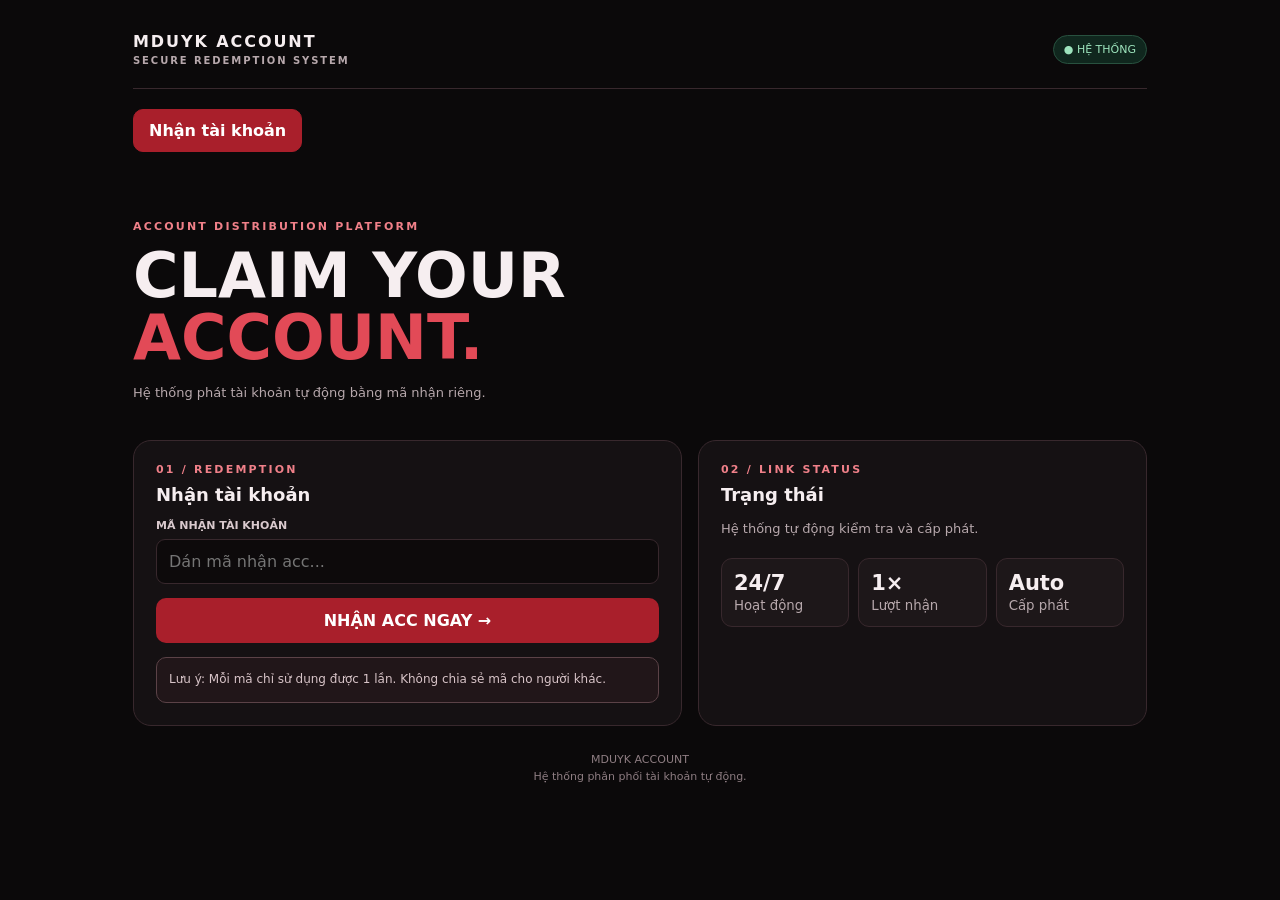
==== index.html @ de4f3d33 "Update index.html" ====
<!doctype html>
<html lang="vi">
<head>
<meta charset="utf-8">
<meta name="viewport" content="width=device-width,initial-scale=1">
<title>MDUYK ACCOUNT</title>
<style>
:root{--bg:#0b090a;--panel:#151113;--panel2:#1d1719;--red:#a91f2b;--line:#38282d;--text:#f6eef0;--muted:#b7a8ac;--green:#61c995}
*{box-sizing:border-box}body{margin:0;background:var(--bg);color:var(--text);font-family:Inter,system-ui,Arial,sans-serif}
.wrap{max-width:1050px;margin:auto;padding:24px 18px 50px}
header{display:flex;justify-content:space-between;align-items:center;border-bottom:1px solid var(--line);padding:8px 0 22px;gap:12px}
.brand{font-weight:900;letter-spacing:.12em}.brand small{display:block;color:var(--muted);font-size:10px;margin-top:4px}
.badge{font-size:11px;color:#9de4bd;border:1px solid #28513f;background:#10271e;padding:7px 10px;border-radius:30px}
.hero{padding:48px 0 24px}.eyebrow{font-size:11px;color:#f08089;letter-spacing:.2em;font-weight:900}
h1{font-size:clamp(38px,7vw,62px);line-height:1;margin:12px 0}h1 span{color:#e24a57}
.muted{color:var(--muted);font-size:13px;line-height:1.65}
.tabs{display:flex;gap:8px;margin:20px 0}.tab,button{font:inherit;cursor:pointer}
.tab,.secondary{border:1px solid var(--line);background:var(--panel2);color:var(--text);border-radius:10px;padding:11px 15px;font-weight:800}
.tab.active,.primary{background:var(--red);border-color:var(--red);color:white}
.grid{display:grid;grid-template-columns:1.1fr .9fr;gap:16px}
.panel{background:var(--panel);border:1px solid var(--line);border-radius:18px;padding:22px}
h2{font-size:18px;margin:8px 0}.field{display:grid;gap:7px;margin:14px 0}
label{font-size:11px;font-weight:800;color:#d9c9cd}
input,textarea{width:100%;padding:12px;background:#0d0a0b;border:1px solid var(--line);border-radius:9px;color:white;font:inherit}
textarea{min-height:120px;resize:vertical}
button:disabled{opacity:.5;cursor:not-allowed}.primary{padding:13px 16px;border:0;border-radius:10px;font-weight:900;width:100%}
.stats{display:grid;grid-template-columns:repeat(3,1fr);gap:9px;margin-top:18px}
.stat{background:var(--panel2);border:1px solid var(--line);border-radius:11px;padding:12px}.stat b{display:block;font-size:21px}.stat small{color:var(--muted)}
.notice{background:#211619;border:1px solid #5b4247;border-radius:10px;padding:12px;margin-top:14px;color:#d8c4c8;font-size:12px;line-height:1.6}
.token{font:12px monospace;padding:12px;border:1px dashed #69434a;border-radius:9px;word-break:break-all;color:#f2b5bb;cursor:pointer}
.result{display:none;margin-top:14px;padding:14px;border:1px solid #28513f;background:#10251c;border-radius:10px}.result.show{display:block}
.credential{font:13px monospace;white-space:pre-wrap;word-break:break-all;background:#0a1510;padding:12px;border-radius:8px;margin-top:9px}
.hidden{display:none!important}.adminnav{display:flex;gap:7px;flex-wrap:wrap;margin-bottom:14px}
.tablewrap{overflow:auto;border:1px solid var(--line);border-radius:10px;margin-top:14px}
table{width:100%;border-collapse:collapse;min-width:420px;font-size:12px}td,th{text-align:left;padding:12px;border-bottom:1px solid var(--line)}th{color:var(--muted);font-size:10px}
.status{color:#8de0b5;font-weight:800}.used{color:#f08a92}.footer{text-align:center;color:#8e7d82;font-size:11px;margin-top:25px;line-height:1.6}
@media(max-width:700px){.grid{grid-template-columns:1fr}.panel{padding:17px}.wrap{padding:17px 13px 35px}}
</style>
</head>
<body>
<div class="wrap">
<header><div class="brand">MDUYK ACCOUNT<small>SECURE REDEMPTION SYSTEM</small></div><div class="badge" id="topBadge">● HỆ THỐNG</div></header>

<!-- TAB CHUYỂN ĐỔI (Tab Admin mặc định ẩn) -->
<nav class="tabs" id="navTabs">
    <button class="tab active" data-view="client">Nhận tài khoản</button>
    <button class="tab hidden" id="adminTab" data-view="admin">Admin quản lý</button>
</nav>

<!-- TRANG CHỦ (Dành cho khách nhập mã trực tiếp) -->
<section id="client" class="view">
    <section class="hero"><div class="eyebrow">ACCOUNT DISTRIBUTION PLATFORM</div><h1>CLAIM YOUR<br><span>ACCOUNT.</span></h1><p class="muted">Hệ thống phát tài khoản tự động bằng mã nhận riêng.</p></section>
    <div class="grid">
        <div class="panel">
            <div class="eyebrow">01 / REDEMPTION</div>
            <h2>Nhận tài khoản</h2>
            <div class="field"><label>MÃ NHẬN TÀI KHOẢN</label><input id="claimToken" placeholder="Dán mã nhận acc..."></div>
            <button class="primary" id="claimBtn">NHẬN ACC NGAY →</button>
            <div class="result" id="claimResult"><b>✓ Nhận tài khoản thành công</b><div class="credential" id="credential"></div></div>
            <div class="notice">Lưu ý: Mỗi mã chỉ sử dụng được 1 lần. Không chia sẻ mã cho người khác.</div>
        </div>
        <div class="panel">
            <div class="eyebrow">02 / LINK STATUS</div>
            <h2>Trạng thái</h2>
            <p class="muted">Hệ thống tự động kiểm tra và cấp phát.</p>
            <div class="stats">
                <div class="stat"><b>24/7</b><small>Hoạt động</small></div>
                <div class="stat"><b>1×</b><small>Lượt nhận</small></div>
                <div class="stat"><b>Auto</b><small>Cấp phát</small></div>
            </div>
        </div>
    </div>
</section>

<!-- TRANG TRUNG GIAN (Dành cho khách vào bằng link /ma-random) -->
<section id="landingView" class="view hidden">
    <div class="panel" style="max-width:600px; margin: 40px auto; text-align:center;">
        <div class="eyebrow" style="color:#61c995;">LINK REDEMPTION</div>
        <h2>CHÚC MỪNG BẠN!</h2>
        <p class="muted">Bạn đã truy cập đúng link nhận quà. Hãy bấm nút bên dưới để lấy tài khoản.</p>
        
        <div class="notice" style="text-align:left;">
            <b>Phần thưởng của bạn:</b> Tài khoản VIP<br>
            <b>Trạng thái:</b> Sẵn sàng
        </div>

        <button class="primary" id="getGiftBtn" style="margin-top:20px;">LẤY MÃ NGAY →</button>
        
        <div class="result" id="giftResult">
            <b>✓ Mã của bạn đây:</b>
            <div class="credential" id="giftCredential"></div>
            <p class="muted" style="margin-top:10px; font-size:12px;">Hãy copy mã này. Hệ thống sẽ tự chuyển hướng sau 3 giây...</p>
        </div>
    </div>
</section>

<!-- KHU VỰC ADMIN -->
<section id="admin" class="view hidden">
    <div id="lockScreen" class="panel" style="text-align:center; padding: 40px 20px;">
        <div class="eyebrow">SECURITY CHECK</div>
        <h2>KHU VỰC QUẢN TRỊ</h2>
        <p class="muted">Vui lòng nhập mã PIN để truy cập</p>
        <input type="password" id="pinInput" placeholder="••••••" style="width:200px; text-align:center; font-size:20px; letter-spacing:5px; margin: 15px auto;">
        <button class="primary" id="unlockBtn" style="width:200px; margin:auto;">MỞ KHÓA</button>
    </div>

    <div id="adminPanel" class="panel hidden">
        <div class="eyebrow">ADMIN CONTROL</div>
        <h2>Trung tâm quản trị</h2>
        <div class="stats">
            <div class="stat"><b id="stockCount">0</b><small>Acc trong kho</small></div>
            <div class="stat"><b id="issuedCount">0</b><small>Đã phát</small></div>
            <div class="stat"><b id="activeCount">0</b><small>Link hiệu lực</small></div>
        </div>
        <div class="adminnav">
            <button class="secondary" data-admin="inventory">Kho tài khoản</button>
            <button class="secondary" data-admin="links">Liên kết nhận</button>
        </div>
        
        <div id="inventory" class="adminpage">
            <div class="field"><label>THÊM ACC (mỗi dòng: username | password)</label><textarea id="newAccounts" placeholder="user1 | pass1&#10;user2 | pass2"></textarea></div>
            <button class="primary" id="addAccounts">THÊM VÀO KHO</button>
            <div class="tablewrap"><table><thead><tr><th>Tài khoản</th><th>Trạng thái</th></tr></thead><tbody id="inventoryRows"><tr><td colspan="2">Đang tải...</td></tr></tbody></table></div>
        </div>
        
        <div id="links" class="adminpage hidden">
            <div class="field"><label>LINK CHUYỂN HƯỚNG 1 (WEB UP ĐẦU TIÊN)</label><input id="redirectUrl1" placeholder="https://..."></div>
            <div class="field"><label>LINK CHUYỂN HƯỚNG 2 (WEB HIỆN MÃ)</label><input id="redirectUrl2" placeholder="https://..."></div>
            <button class="primary" id="newLink">+ Tạo link mã random</button>
            <div class="tablewrap"><table><thead><tr><th>Mã link</th><th>Trạng thái</th><th>Link 1 / Link 2</th></tr></thead><tbody id="linkRows"><tr><td colspan="3">Đang tải...</td></tr></tbody></table></div>
        </div>
    </div>
</section>

<div class="footer">MDUYK ACCOUNT<br>Hệ thống phân phối tài khoản tự động.</div>
</div>

<script>
const FIREBASE_URL = "https://shopmduy-default-rtdb.asia-southeast1.firebasedatabase.app/";
const ADMIN_PIN = "123456"; 
const $ = id => document.getElementById(id);
const esc = s => String(s).replace(/[&<>"']/g, c => ({'&':'&amp;','<':'&lt;','>':'&gt;','"':'&quot;',"'":'&#39;'}[c]));

// ==========================================
// 1. BẢO MẬT: CHẠM 4 NGÓN 6 LẦN ĐỂ HIỆN ADMIN
// ==========================================
let touchCount = 0;
let touchTimer = null;

document.body.addEventListener('touchstart', function(e) {
    // Kiểm tra xem có đúng 4 ngón tay chạm vào không
    if (e.touches.length === 4) {
        touchCount++;
        
        // Reset bộ đếm nếu quá 2 giây không chạm tiếp
        clearTimeout(touchTimer);
        touchTimer = setTimeout(() => { touchCount = 0; }, 2000);

        // Nếu đủ 6 lần thì hiện tab Admin
        if (touchCount >= 6) {
            $('adminTab').classList.remove('hidden');
            touchCount = 0; 
            alert("Đã mở khóa Tab Admin!");
        }
    }
});

// ==========================================
// 2. XỬ LÝ ĐƯỜNG DẪN (ROUTING)
// ==========================================
function handleRouting() {
    const hash = window.location.hash; // Lấy phần #/ma-random trên URL
    
    if (hash && hash.startsWith('#/MDUYK-')) {
        // Nếu có mã trên URL -> Hiện trang trung gian (Landing Page)
        $('client').classList.add('hidden');
        $('landingView').classList.remove('hidden');
        $('admin').classList.add('hidden');
        
        // Lưu mã hiện tại vào biến toàn cục
        window.currentToken = hash.replace('#/', '');
    } else {
        // Nếu không có mã -> Hiện trang chủ
        $('client').classList.remove('hidden');
        $('landingView').classList.add('hidden');
    }
}
window.addEventListener('hashchange', handleRouting);
window.addEventListener('load', handleRouting);

// Chuyển tab thủ công
document.querySelectorAll('[data-view]').forEach(b => b.onclick = () => {
    document.querySelectorAll('[data-view]').forEach(x => x.classList.toggle('active', x === b));
    document.querySelectorAll('.view').forEach(x => x.classList.add('hidden')); // Ẩn hết
    $(b.dataset.view).classList.remove('hidden'); // Hiện tab được chọn
});

// Chuyển tab con trong Admin
document.querySelectorAll('[data-admin]').forEach(b => b.onclick = () => {
    document.querySelectorAll('.adminpage').forEach(x => x.classList.add('hidden'));
    $(b.dataset.admin).classList.remove('hidden');
    if(b.dataset.admin === 'links') loadLinksData();
    if(b.dataset.admin === 'inventory') loadInventoryData();
});

// ==========================================
// 3. TRANG TRUNG GIAN: LẤY MÃ & CHUYỂN HƯỚNG
// ==========================================
$('getGiftBtn').onclick = async () => {
    const token = window.currentToken;
    if (!token) return alert("Lỗi mã!");

    $('getGiftBtn').disabled = true;
    $('getGiftBtn').textContent = 'ĐANG LẤY MÃ...';

    try {
        const linkRes = await fetch(`${FIREBASE_URL}links/${token}.json`);
        const linkData = await linkRes.json();
        
        if (!linkData || linkData.used) throw new Error("Mã đã được sử dụng hoặc không tồn tại.");

        // Lấy acc
        const invRes = await fetch(`${FIREBASE_URL}inventory.json`);
        const invData = await invRes.json();
        let accKey = null, accData = null;
        for (const key in invData) {
            if (!invData[key].used) { accKey = key; accData = invData[key]; break; }
        }
        if (!accData) throw new Error("Kho đã hết acc!");

        // Đánh dấu đã dùng
        await fetch(`${FIREBASE_URL}inventory/${accKey}/used.json`, { method: 'PUT', body: 'true' });
        await fetch(`${FIREBASE_URL}links/${token}/used.json`, { method: 'PUT', body: 'true' });

        // Hiển thị acc
        $('giftCredential').textContent = accData.user + ' | ' + accData.pass;
        $('giftResult').classList.add('show');
        $('getGiftBtn').textContent = 'ĐÃ LẤY MÃ';
        
        // Biến đổi URL và chuyển hướng tới Link 2 (sau 3 giây)
        setTimeout(() => {
            if(linkData.redirectUrl2) {
                // Biến đổi URL thành mduy.com/ma-random (nếu muốn)
                window.location.href = linkData.redirectUrl2 + "?code=" + token; 
            } else {
                alert("Vui lòng copy mã trên màn hình!");
            }
        }, 3000);

    } catch (e) {
        alert(e.message);
        $('getGiftBtn').disabled = false;
        $('getGiftBtn').textContent = 'LẤY MÃ NGAY →';
    }
};

// ==========================================
// 4. CHỨC NĂNG ADMIN
// ==========================================
$('unlockBtn').onclick = () => {
    if ($('pinInput').value === ADMIN_PIN) {
        $('lockScreen').classList.add('hidden');
        $('adminPanel').classList.remove('hidden');
        loadInventoryData(); loadLinksData();
    } else { alert("Sai mã PIN!"); }
};

async function loadInventoryData() {
    const res = await fetch(`${FIREBASE_URL}inventory.json`);
    const data = await res.json();
    let html = '', stock = 0, issued = 0;
    if (data) {
        for (const key in data) {
            const item = data[key];
            if(item.used) issued++; else stock++;
            html += `<tr><td>${esc(item.user)} | ${esc(item.pass)}</td><td class="status ${item.used ? 'used' : ''}">${item.used ? 'ĐÃ PHÁT' : 'CÒN TRONG KHO'}</td></tr>`;
        }
    }
    $('inventoryRows').innerHTML = html || '<tr><td colspan="2">Kho trống</td></tr>';
    $('stockCount').textContent = stock; $('issuedCount').textContent = issued;
}

async function loadLinksData() {
    const res = await fetch(`${FIREBASE_URL}links.json`);
    const data = await res.json();
    let html = '', active = 0;
    if (data) {
        for (const token in data) {
            const item = data[token];
            if(!item.used) active++;
            html += `<tr>
                <td>${esc(token)}</td>
                <td class="status ${item.used ? 'used' : ''}">${item.used ? 'ĐÃ DÙNG' : 'HIỆU LỰC'}</td>
                <td>1: ${item.redirectUrl1 ? 'Có' : 'Không'}<br>2: ${item.redirectUrl2 ? 'Có' : 'Không'}</td>
            </tr>`;
        }
    }
    $('linkRows').innerHTML = html || '<tr><td colspan="3">Chưa có</td></tr>';
    $('activeCount').textContent = active;
}

$('addAccounts').onclick = async () => {
    const lines = $('newAccounts').value.split('\n').map(x => x.trim()).filter(Boolean);
    if (!lines.length) return alert('Nhập acc!');
    let count = 0;
    for (const line of lines) {
        const [user, pass] = line.split('|').map(x => x.trim());
        if (user && pass) {
            await fetch(`${FIREBASE_URL}inventory.json`, { method: 'POST', body: JSON.stringify({ user, pass, used: false }) });
            count++;
        }
    }
    $('newAccounts').value = '';
    alert(`Đã thêm ${count} acc!`);
    loadInventoryData();
};

$('newLink').onclick = async () => {
    const url1 = $('redirectUrl1').value.trim();
    const url2 = $('redirectUrl2').value.trim();
    
    // Tạo mã ngẫu nhiên dạng MDUYK-XXXX
    const token = 'MDUYK-' + Math.random().toString(36).substring(2, 8).toUpperCase();
    
    await fetch(`${FIREBASE_URL}links/${token}.json`, {
        method: 'PUT',
        body: JSON.stringify({ used: false, redirectUrl1: url1, redirectUrl2: url2 })
    });
    
    // Hiển thị link dạng mduy.com/#/MDUYK-XXXX cho Admin copy
    const fullLink = window.location.origin + window.location.pathname + "#/" + token;
    alert(`Đã tạo mã!\n\nLink gửi khách:\n${fullLink}`);
    
    $('redirectUrl1').value = ''; $('redirectUrl2').value = '';
    loadLinksData();
};
</script>
</body>
</html>
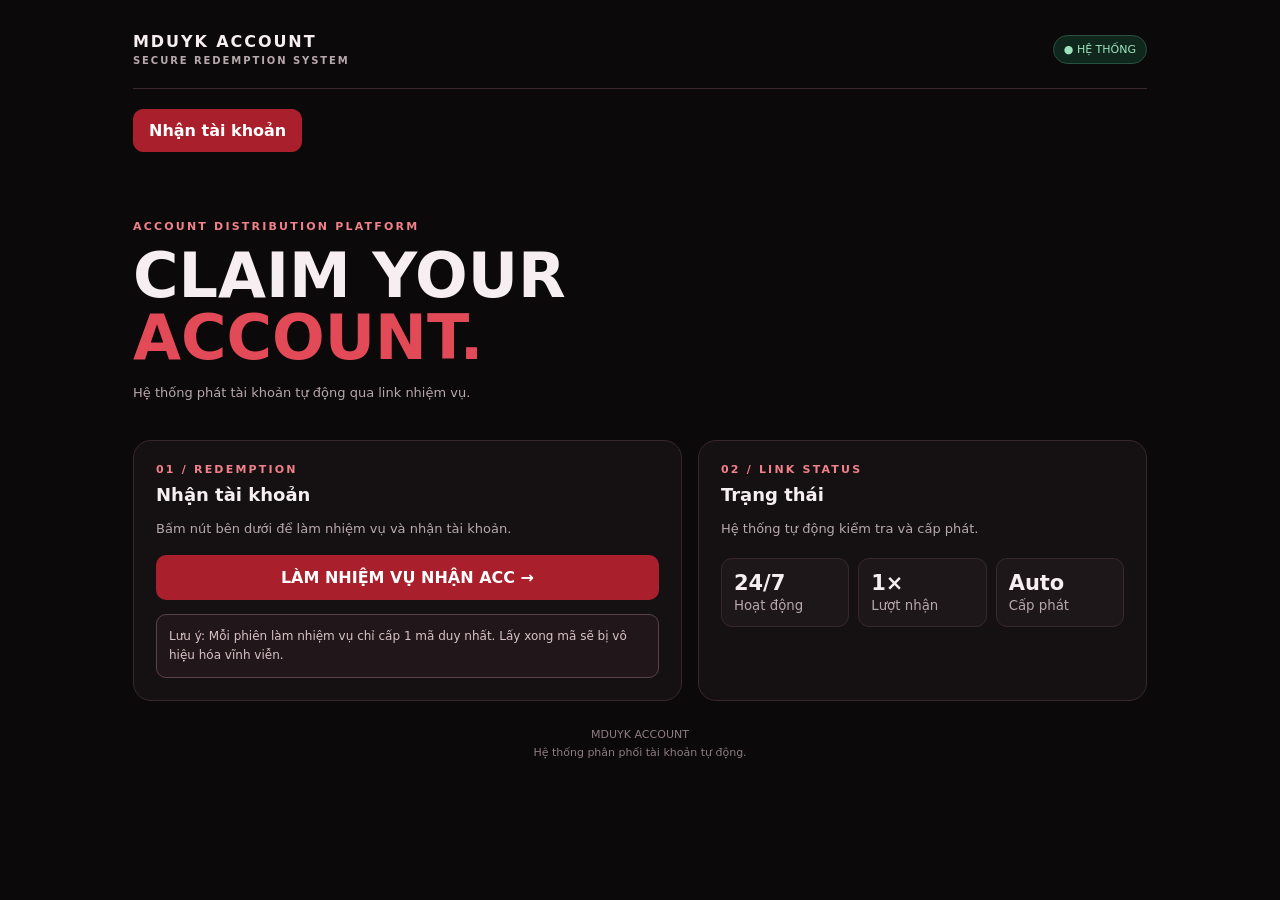
==== commit bfbb8c3b: "Update index.html" ====
--- a/index.html
+++ b/index.html
@@ -27,7 +27,6 @@
 .stats{display:grid;grid-template-columns:repeat(3,1fr);gap:9px;margin-top:18px}
 .stat{background:var(--panel2);border:1px solid var(--line);border-radius:11px;padding:12px}.stat b{display:block;font-size:21px}.stat small{color:var(--muted)}
 .notice{background:#211619;border:1px solid #5b4247;border-radius:10px;padding:12px;margin-top:14px;color:#d8c4c8;font-size:12px;line-height:1.6}
-.token{font:12px monospace;padding:12px;border:1px dashed #69434a;border-radius:9px;word-break:break-all;color:#f2b5bb;cursor:pointer}
 .result{display:none;margin-top:14px;padding:14px;border:1px solid #28513f;background:#10251c;border-radius:10px}.result.show{display:block}
 .credential{font:13px monospace;white-space:pre-wrap;word-break:break-all;background:#0a1510;padding:12px;border-radius:8px;margin-top:9px}
 .hidden{display:none!important}.adminnav{display:flex;gap:7px;flex-wrap:wrap;margin-bottom:14px}
@@ -41,23 +40,21 @@
 <div class="wrap">
 <header><div class="brand">MDUYK ACCOUNT<small>SECURE REDEMPTION SYSTEM</small></div><div class="badge" id="topBadge">● HỆ THỐNG</div></header>
 
-<!-- TAB CHUYỂN ĐỔI (Tab Admin mặc định ẩn) -->
 <nav class="tabs" id="navTabs">
     <button class="tab active" data-view="client">Nhận tài khoản</button>
     <button class="tab hidden" id="adminTab" data-view="admin">Admin quản lý</button>
 </nav>
 
-<!-- TRANG CHỦ (Dành cho khách nhập mã trực tiếp) -->
+<!-- TRANG CHỦ -->
 <section id="client" class="view">
-    <section class="hero"><div class="eyebrow">ACCOUNT DISTRIBUTION PLATFORM</div><h1>CLAIM YOUR<br><span>ACCOUNT.</span></h1><p class="muted">Hệ thống phát tài khoản tự động bằng mã nhận riêng.</p></section>
+    <section class="hero"><div class="eyebrow">ACCOUNT DISTRIBUTION PLATFORM</div><h1>CLAIM YOUR<br><span>ACCOUNT.</span></h1><p class="muted">Hệ thống phát tài khoản tự động qua link nhiệm vụ.</p></section>
     <div class="grid">
         <div class="panel">
             <div class="eyebrow">01 / REDEMPTION</div>
             <h2>Nhận tài khoản</h2>
-            <div class="field"><label>MÃ NHẬN TÀI KHOẢN</label><input id="claimToken" placeholder="Dán mã nhận acc..."></div>
-            <button class="primary" id="claimBtn">NHẬN ACC NGAY →</button>
-            <div class="result" id="claimResult"><b>✓ Nhận tài khoản thành công</b><div class="credential" id="credential"></div></div>
-            <div class="notice">Lưu ý: Mỗi mã chỉ sử dụng được 1 lần. Không chia sẻ mã cho người khác.</div>
+            <p class="muted" style="margin-bottom: 15px;">Bấm nút bên dưới để làm nhiệm vụ và nhận tài khoản.</p>
+            <button class="primary" id="startTaskBtn">LÀM NHIỆM VỤ NHẬN ACC →</button>
+            <div class="notice">Lưu ý: Mỗi phiên làm nhiệm vụ chỉ cấp 1 mã duy nhất. Lấy xong mã sẽ bị vô hiệu hóa vĩnh viễn.</div>
         </div>
         <div class="panel">
             <div class="eyebrow">02 / LINK STATUS</div>
@@ -72,24 +69,19 @@
     </div>
 </section>
 
-<!-- TRANG TRUNG GIAN (Dành cho khách vào bằng link /ma-random) -->
+<!-- TRANG NHẬN ACC SAU KHI VƯỢT LINK -->
 <section id="landingView" class="view hidden">
     <div class="panel" style="max-width:600px; margin: 40px auto; text-align:center;">
         <div class="eyebrow" style="color:#61c995;">LINK REDEMPTION</div>
         <h2>CHÚC MỪNG BẠN!</h2>
-        <p class="muted">Bạn đã truy cập đúng link nhận quà. Hãy bấm nút bên dưới để lấy tài khoản.</p>
-        
-        <div class="notice" style="text-align:left;">
-            <b>Phần thưởng của bạn:</b> Tài khoản VIP<br>
-            <b>Trạng thái:</b> Sẵn sàng
-        </div>
-
-        <button class="primary" id="getGiftBtn" style="margin-top:20px;">LẤY MÃ NGAY →</button>
+        <p class="muted">Bạn đã hoàn thành nhiệm vụ. Hãy bấm nút bên dưới để nhận tài khoản.</p>
+        
+        <button class="primary" id="getGiftBtn" style="margin-top:20px;">LẤY ACC NGAY →</button>
         
         <div class="result" id="giftResult">
-            <b>✓ Mã của bạn đây:</b>
+            <b>✓ Tài khoản của bạn đây:</b>
             <div class="credential" id="giftCredential"></div>
-            <p class="muted" style="margin-top:10px; font-size:12px;">Hãy copy mã này. Hệ thống sẽ tự chuyển hướng sau 3 giây...</p>
+            <p class="muted" style="margin-top:10px; font-size:12px;">Hãy copy tài khoản này. Hệ thống sẽ tự chuyển hướng sau 3 giây...</p>
         </div>
     </div>
 </section>
@@ -114,7 +106,7 @@
         </div>
         <div class="adminnav">
             <button class="secondary" data-admin="inventory">Kho tài khoản</button>
-            <button class="secondary" data-admin="links">Liên kết nhận</button>
+            <button class="secondary" data-admin="links">Cấu hình Nhiệm Vụ</button>
         </div>
         
         <div id="inventory" class="adminpage">
@@ -124,10 +116,9 @@
         </div>
         
         <div id="links" class="adminpage hidden">
-            <div class="field"><label>LINK CHUYỂN HƯỚNG 1 (WEB UP ĐẦU TIÊN)</label><input id="redirectUrl1" placeholder="https://..."></div>
-            <div class="field"><label>LINK CHUYỂN HƯỚNG 2 (WEB HIỆN MÃ)</label><input id="redirectUrl2" placeholder="https://..."></div>
-            <button class="primary" id="newLink">+ Tạo link mã random</button>
-            <div class="tablewrap"><table><thead><tr><th>Mã link</th><th>Trạng thái</th><th>Link 1 / Link 2</th></tr></thead><tbody id="linkRows"><tr><td colspan="3">Đang tải...</td></tr></tbody></table></div>
+            <div class="field"><label>LINK VƯỢT (NHIỆM VỤ - VD: mduy.com/ma.html)</label><input id="bypassUrl" placeholder="https://mduy.com/ma.html"></div>
+            <div class="field"><label>LINK VỀ (SAU KHI LẤY ACC)</label><input id="redirectUrl2" placeholder="https://zalo.me/g/..."></div>
+            <button class="primary" id="saveConfig">LƯU CẤU HÌNH</button>
         </div>
     </div>
 </section>
@@ -141,22 +132,12 @@
 const $ = id => document.getElementById(id);
 const esc = s => String(s).replace(/[&<>"']/g, c => ({'&':'&amp;','<':'&lt;','>':'&gt;','"':'&quot;',"'":'&#39;'}[c]));
 
-// ==========================================
-// 1. BẢO MẬT: CHẠM 4 NGÓN 6 LẦN ĐỂ HIỆN ADMIN
-// ==========================================
-let touchCount = 0;
-let touchTimer = null;
-
+let touchCount = 0, touchTimer = null;
 document.body.addEventListener('touchstart', function(e) {
-    // Kiểm tra xem có đúng 4 ngón tay chạm vào không
     if (e.touches.length === 4) {
         touchCount++;
-        
-        // Reset bộ đếm nếu quá 2 giây không chạm tiếp
         clearTimeout(touchTimer);
         touchTimer = setTimeout(() => { touchCount = 0; }, 2000);
-
-        // Nếu đủ 6 lần thì hiện tab Admin
         if (touchCount >= 6) {
             $('adminTab').classList.remove('hidden');
             touchCount = 0; 
@@ -165,22 +146,14 @@
     }
 });
 
-// ==========================================
-// 2. XỬ LÝ ĐƯỜNG DẪN (ROUTING)
-// ==========================================
 function handleRouting() {
-    const hash = window.location.hash; // Lấy phần #/ma-random trên URL
-    
+    const hash = window.location.hash;
     if (hash && hash.startsWith('#/MDUYK-')) {
-        // Nếu có mã trên URL -> Hiện trang trung gian (Landing Page)
         $('client').classList.add('hidden');
         $('landingView').classList.remove('hidden');
         $('admin').classList.add('hidden');
-        
-        // Lưu mã hiện tại vào biến toàn cục
         window.currentToken = hash.replace('#/', '');
     } else {
-        // Nếu không có mã -> Hiện trang chủ
         $('client').classList.remove('hidden');
         $('landingView').classList.add('hidden');
     }
@@ -188,38 +161,63 @@
 window.addEventListener('hashchange', handleRouting);
 window.addEventListener('load', handleRouting);
 
-// Chuyển tab thủ công
 document.querySelectorAll('[data-view]').forEach(b => b.onclick = () => {
     document.querySelectorAll('[data-view]').forEach(x => x.classList.toggle('active', x === b));
-    document.querySelectorAll('.view').forEach(x => x.classList.add('hidden')); // Ẩn hết
-    $(b.dataset.view).classList.remove('hidden'); // Hiện tab được chọn
+    document.querySelectorAll('.view').forEach(x => x.classList.add('hidden'));
+    $(b.dataset.view).classList.remove('hidden');
 });
 
-// Chuyển tab con trong Admin
 document.querySelectorAll('[data-admin]').forEach(b => b.onclick = () => {
     document.querySelectorAll('.adminpage').forEach(x => x.classList.add('hidden'));
     $(b.dataset.admin).classList.remove('hidden');
-    if(b.dataset.admin === 'links') loadLinksData();
+    if(b.dataset.admin === 'links') loadConfig();
     if(b.dataset.admin === 'inventory') loadInventoryData();
 });
 
-// ==========================================
-// 3. TRANG TRUNG GIAN: LẤY MÃ & CHUYỂN HƯỚNG
-// ==========================================
+$('startTaskBtn').onclick = async () => {
+    $('startTaskBtn').disabled = true;
+    $('startTaskBtn').textContent = 'ĐANG TẠO MÃ...';
+    try {
+        // Tạo mã ngẫu nhiên mới
+        const dynamicToken = 'MDUYK-' + Math.random().toString(36).substring(2, 8).toUpperCase();
+        
+        // Lưu lên firebase
+        await fetch(`${FIREBASE_URL}links/${dynamicToken}.json`, {
+            method: 'PUT',
+            body: JSON.stringify({ used: false, createdAt: Date.now() })
+        });
+
+        const configRes = await fetch(`${FIREBASE_URL}config.json`);
+        const config = await configRes.json();
+
+        if (config && config.bypassUrl) {
+            // Mã hóa cái Token này để gửi sang web nhiệm vụ, khi quay lại nó sẽ tự động điền
+            const finalUrl = config.bypassUrl + "?token=" + dynamicToken;
+            window.location.href = finalUrl;
+        } else {
+            // Nếu chưa cấu hình thì nhảy luôn tới trang nhận
+            window.location.hash = "#/" + dynamicToken;
+        }
+    } catch (e) {
+        alert("Lỗi kết nối!");
+        $('startTaskBtn').disabled = false;
+        $('startTaskBtn').textContent = 'LÀM NHIỆM VỤ NHẬN ACC →';
+    }
+};
+
 $('getGiftBtn').onclick = async () => {
     const token = window.currentToken;
     if (!token) return alert("Lỗi mã!");
 
     $('getGiftBtn').disabled = true;
-    $('getGiftBtn').textContent = 'ĐANG LẤY MÃ...';
+    $('getGiftBtn').textContent = 'ĐANG LẤY ACC...';
 
     try {
         const linkRes = await fetch(`${FIREBASE_URL}links/${token}.json`);
         const linkData = await linkRes.json();
         
-        if (!linkData || linkData.used) throw new Error("Mã đã được sử dụng hoặc không tồn tại.");
-
-        // Lấy acc
+        if (!linkData || linkData.used) throw new Error("Mã này đã bị vô hiệu hóa hoặc không tồn tại.");
+
         const invRes = await fetch(`${FIREBASE_URL}inventory.json`);
         const invData = await invRes.json();
         let accKey = null, accData = null;
@@ -228,40 +226,31 @@
         }
         if (!accData) throw new Error("Kho đã hết acc!");
 
-        // Đánh dấu đã dùng
+        // Gạch mã
+        await fetch(`${FIREBASE_URL}links/${token}/used.json`, { method: 'PUT', body: 'true' });
         await fetch(`${FIREBASE_URL}inventory/${accKey}/used.json`, { method: 'PUT', body: 'true' });
-        await fetch(`${FIREBASE_URL}links/${token}/used.json`, { method: 'PUT', body: 'true' });
-
-        // Hiển thị acc
+
         $('giftCredential').textContent = accData.user + ' | ' + accData.pass;
         $('giftResult').classList.add('show');
-        $('getGiftBtn').textContent = 'ĐÃ LẤY MÃ';
-        
-        // Biến đổi URL và chuyển hướng tới Link 2 (sau 3 giây)
-        setTimeout(() => {
-            if(linkData.redirectUrl2) {
-                // Biến đổi URL thành mduy.com/ma-random (nếu muốn)
-                window.location.href = linkData.redirectUrl2 + "?code=" + token; 
-            } else {
-                alert("Vui lòng copy mã trên màn hình!");
-            }
-        }, 3000);
+        $('getGiftBtn').textContent = 'ĐÃ LẤY ACC';
+        
+        setTimeout(async () => {
+            const configRes = await fetch(`${FIREBASE_URL}config.json`);
+            const config = await configRes.json();
+            if(config && config.redirectUrl2) window.location.href = config.redirectUrl2;
+        }, 4000);
 
     } catch (e) {
         alert(e.message);
-        $('getGiftBtn').disabled = false;
-        $('getGiftBtn').textContent = 'LẤY MÃ NGAY →';
-    }
-};
-
-// ==========================================
-// 4. CHỨC NĂNG ADMIN
-// ==========================================
+        $('getGiftBtn').textContent = 'MÃ ĐÃ BỊ VÔ HIỆU HÓA';
+    }
+};
+
 $('unlockBtn').onclick = () => {
     if ($('pinInput').value === ADMIN_PIN) {
         $('lockScreen').classList.add('hidden');
         $('adminPanel').classList.remove('hidden');
-        loadInventoryData(); loadLinksData();
+        loadInventoryData(); loadConfig();
     } else { alert("Sai mã PIN!"); }
 };
 
@@ -280,23 +269,13 @@
     $('stockCount').textContent = stock; $('issuedCount').textContent = issued;
 }
 
-async function loadLinksData() {
-    const res = await fetch(`${FIREBASE_URL}links.json`);
-    const data = await res.json();
-    let html = '', active = 0;
-    if (data) {
-        for (const token in data) {
-            const item = data[token];
-            if(!item.used) active++;
-            html += `<tr>
-                <td>${esc(token)}</td>
-                <td class="status ${item.used ? 'used' : ''}">${item.used ? 'ĐÃ DÙNG' : 'HIỆU LỰC'}</td>
-                <td>1: ${item.redirectUrl1 ? 'Có' : 'Không'}<br>2: ${item.redirectUrl2 ? 'Có' : 'Không'}</td>
-            </tr>`;
-        }
-    }
-    $('linkRows').innerHTML = html || '<tr><td colspan="3">Chưa có</td></tr>';
-    $('activeCount').textContent = active;
+async function loadConfig() {
+    const res = await fetch(`${FIREBASE_URL}config.json`);
+    const config = await res.json();
+    if (config) {
+        if(config.bypassUrl) $('bypassUrl').value = config.bypassUrl;
+        if(config.redirectUrl2) $('redirectUrl2').value = config.redirectUrl2;
+    }
 }
 
 $('addAccounts').onclick = async () => {
@@ -315,24 +294,11 @@
     loadInventoryData();
 };
 
-$('newLink').onclick = async () => {
-    const url1 = $('redirectUrl1').value.trim();
-    const url2 = $('redirectUrl2').value.trim();
-    
-    // Tạo mã ngẫu nhiên dạng MDUYK-XXXX
-    const token = 'MDUYK-' + Math.random().toString(36).substring(2, 8).toUpperCase();
-    
-    await fetch(`${FIREBASE_URL}links/${token}.json`, {
-        method: 'PUT',
-        body: JSON.stringify({ used: false, redirectUrl1: url1, redirectUrl2: url2 })
-    });
-    
-    // Hiển thị link dạng mduy.com/#/MDUYK-XXXX cho Admin copy
-    const fullLink = window.location.origin + window.location.pathname + "#/" + token;
-    alert(`Đã tạo mã!\n\nLink gửi khách:\n${fullLink}`);
-    
-    $('redirectUrl1').value = ''; $('redirectUrl2').value = '';
-    loadLinksData();
+$('saveConfig').onclick = async () => {
+    const bypassUrl = $('bypassUrl').value.trim();
+    const redirectUrl2 = $('redirectUrl2').value.trim();
+    await fetch(`${FIREBASE_URL}config.json`, { method: 'PUT', body: JSON.stringify({ bypassUrl, redirectUrl2 }) });
+    alert("Đã lưu cấu hình!");
 };
 </script>
 </body>
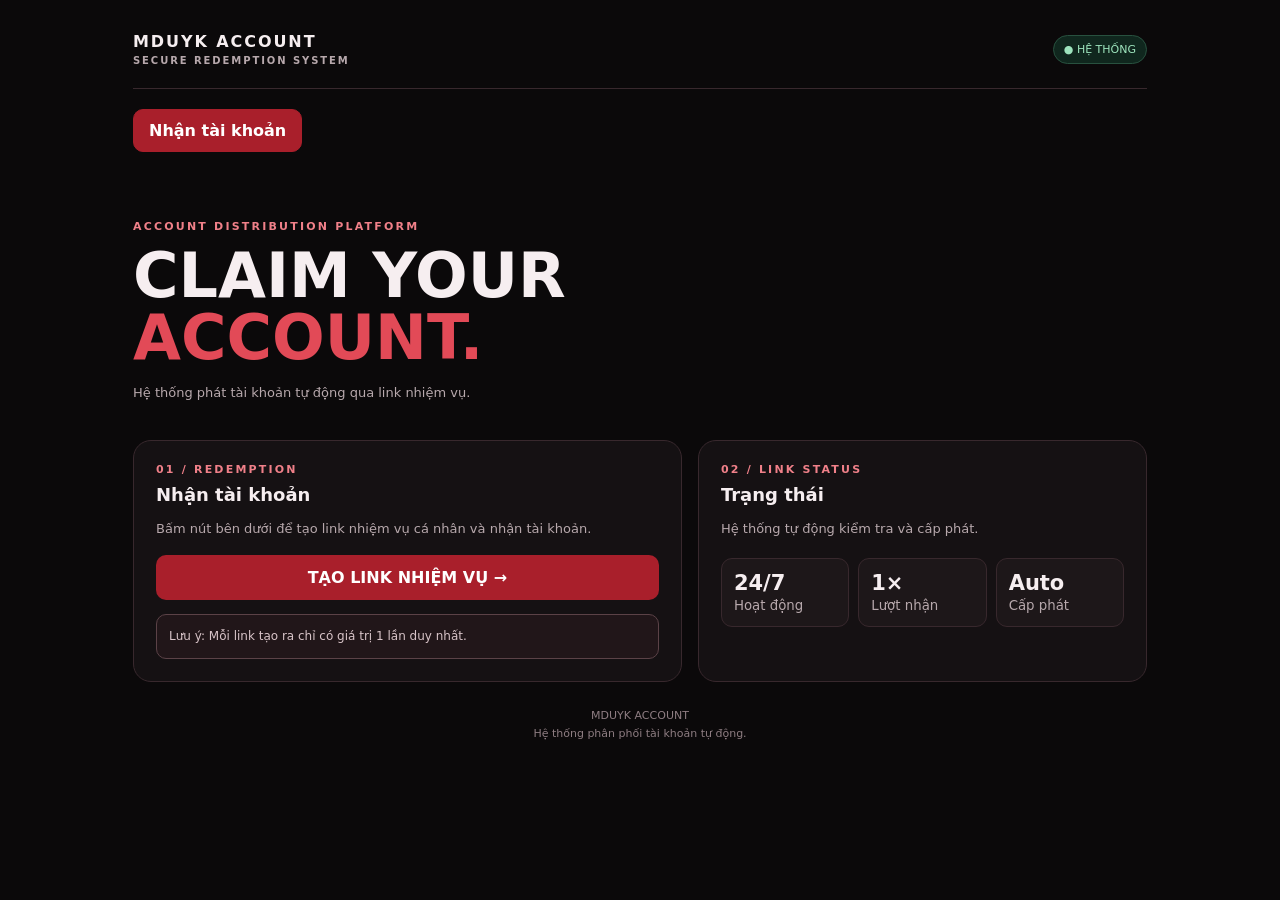
==== commit 5bc4a53a: "Update index.html" ====
--- a/index.html
+++ b/index.html
@@ -4,302 +4,186 @@
 <meta charset="utf-8">
 <meta name="viewport" content="width=device-width,initial-scale=1">
 <title>MDUYK ACCOUNT</title>
-<style>
-:root{--bg:#0b090a;--panel:#151113;--panel2:#1d1719;--red:#a91f2b;--line:#38282d;--text:#f6eef0;--muted:#b7a8ac;--green:#61c995}
-*{box-sizing:border-box}body{margin:0;background:var(--bg);color:var(--text);font-family:Inter,system-ui,Arial,sans-serif}
-.wrap{max-width:1050px;margin:auto;padding:24px 18px 50px}
-header{display:flex;justify-content:space-between;align-items:center;border-bottom:1px solid var(--line);padding:8px 0 22px;gap:12px}
-.brand{font-weight:900;letter-spacing:.12em}.brand small{display:block;color:var(--muted);font-size:10px;margin-top:4px}
-.badge{font-size:11px;color:#9de4bd;border:1px solid #28513f;background:#10271e;padding:7px 10px;border-radius:30px}
-.hero{padding:48px 0 24px}.eyebrow{font-size:11px;color:#f08089;letter-spacing:.2em;font-weight:900}
-h1{font-size:clamp(38px,7vw,62px);line-height:1;margin:12px 0}h1 span{color:#e24a57}
-.muted{color:var(--muted);font-size:13px;line-height:1.65}
-.tabs{display:flex;gap:8px;margin:20px 0}.tab,button{font:inherit;cursor:pointer}
-.tab,.secondary{border:1px solid var(--line);background:var(--panel2);color:var(--text);border-radius:10px;padding:11px 15px;font-weight:800}
-.tab.active,.primary{background:var(--red);border-color:var(--red);color:white}
-.grid{display:grid;grid-template-columns:1.1fr .9fr;gap:16px}
-.panel{background:var(--panel);border:1px solid var(--line);border-radius:18px;padding:22px}
-h2{font-size:18px;margin:8px 0}.field{display:grid;gap:7px;margin:14px 0}
-label{font-size:11px;font-weight:800;color:#d9c9cd}
-input,textarea{width:100%;padding:12px;background:#0d0a0b;border:1px solid var(--line);border-radius:9px;color:white;font:inherit}
-textarea{min-height:120px;resize:vertical}
-button:disabled{opacity:.5;cursor:not-allowed}.primary{padding:13px 16px;border:0;border-radius:10px;font-weight:900;width:100%}
-.stats{display:grid;grid-template-columns:repeat(3,1fr);gap:9px;margin-top:18px}
-.stat{background:var(--panel2);border:1px solid var(--line);border-radius:11px;padding:12px}.stat b{display:block;font-size:21px}.stat small{color:var(--muted)}
-.notice{background:#211619;border:1px solid #5b4247;border-radius:10px;padding:12px;margin-top:14px;color:#d8c4c8;font-size:12px;line-height:1.6}
-.result{display:none;margin-top:14px;padding:14px;border:1px solid #28513f;background:#10251c;border-radius:10px}.result.show{display:block}
-.credential{font:13px monospace;white-space:pre-wrap;word-break:break-all;background:#0a1510;padding:12px;border-radius:8px;margin-top:9px}
-.hidden{display:none!important}.adminnav{display:flex;gap:7px;flex-wrap:wrap;margin-bottom:14px}
-.tablewrap{overflow:auto;border:1px solid var(--line);border-radius:10px;margin-top:14px}
-table{width:100%;border-collapse:collapse;min-width:420px;font-size:12px}td,th{text-align:left;padding:12px;border-bottom:1px solid var(--line)}th{color:var(--muted);font-size:10px}
-.status{color:#8de0b5;font-weight:800}.used{color:#f08a92}.footer{text-align:center;color:#8e7d82;font-size:11px;margin-top:25px;line-height:1.6}
-@media(max-width:700px){.grid{grid-template-columns:1fr}.panel{padding:17px}.wrap{padding:17px 13px 35px}}
-</style>
+<style>:root{--bg:#0b090a;--panel:#151113;--panel2:#1d1719;--red:#a91f2b;--line:#38282d;--text:#f6eef0;--muted:#b7a8ac;--green:#61c995}*{box-sizing:border-box}body{margin:0;background:var(--bg);color:var(--text);font-family:Inter,system-ui,Arial,sans-serif;-webkit-touch-callout:none;-webkit-user-select:none;user-select:none}.wrap{max-width:1050px;margin:auto;padding:24px 18px 50px}header{display:flex;justify-content:space-between;align-items:center;border-bottom:1px solid var(--line);padding:8px 0 22px;gap:12px}.brand{font-weight:900;letter-spacing:.12em}.brand small{display:block;color:var(--muted);font-size:10px;margin-top:4px}.badge{font-size:11px;color:#9de4bd;border:1px solid #28513f;background:#10271e;padding:7px 10px;border-radius:30px}.hero{padding:48px 0 24px}.eyebrow{font-size:11px;color:#f08089;letter-spacing:.2em;font-weight:900}h1{font-size:clamp(38px,7vw,62px);line-height:1;margin:12px 0}h1 span{color:#e24a57}.muted{color:var(--muted);font-size:13px;line-height:1.65}.tabs{display:flex;gap:8px;margin:20px 0}.tab,button{font:inherit;cursor:pointer}.tab,.secondary{border:1px solid var(--line);background:var(--panel2);color:var(--text);border-radius:10px;padding:11px 15px;font-weight:800}.tab.active,.primary{background:var(--red);border-color:var(--red);color:white}.grid{display:grid;grid-template-columns:1.1fr .9fr;gap:16px}.panel{background:var(--panel);border:1px solid var(--line);border-radius:18px;padding:22px}h2{font-size:18px;margin:8px 0}.field{display:grid;gap:7px;margin:14px 0}label{font-size:11px;font-weight:800;color:#d9c9cd}input,textarea{width:100%;padding:12px;background:#0d0a0b;border:1px solid var(--line);border-radius:9px;color:white;font:inherit}textarea{min-height:120px;resize:vertical}button:disabled{opacity:.5;cursor:not-allowed}.primary{padding:13px 16px;border:0;border-radius:10px;font-weight:900;width:100%}.stats{display:grid;grid-template-columns:repeat(3,1fr);gap:9px;margin-top:18px}.stat{background:var(--panel2);border:1px solid var(--line);border-radius:11px;padding:12px}.stat b{display:block;font-size:21px}.stat small{color:var(--muted)}.notice{background:#211619;border:1px solid #5b4247;border-radius:10px;padding:12px;margin-top:14px;color:#d8c4c8;font-size:12px;line-height:1.6}.result{display:none;margin-top:14px;padding:14px;border:1px solid #28513f;background:#10251c;border-radius:10px}.result.show{display:block}.credential{font:13px monospace;white-space:pre-wrap;word-break:break-all;background:#0a1510;padding:12px;border-radius:8px;margin-top:9px}.hidden{display:none!important}.adminnav{display:flex;gap:7px;flex-wrap:wrap;margin-bottom:14px}.tablewrap{overflow:auto;border:1px solid var(--line);border-radius:10px;margin-top:14px}table{width:100%;border-collapse:collapse;min-width:420px;font-size:12px}td,th{text-align:left;padding:12px;border-bottom:1px solid var(--line)}th{color:var(--muted);font-size:10px}.status{color:#8de0b5;font-weight:800}.used{color:#f08a92}.footer{text-align:center;color:#8e7d82;font-size:11px;margin-top:25px;line-height:1.6}@media(max-width:700px){.grid{grid-template-columns:1fr}.panel{padding:17px}.wrap{padding:17px 13px 35px}}</style>
 </head>
 <body>
 <div class="wrap">
 <header><div class="brand">MDUYK ACCOUNT<small>SECURE REDEMPTION SYSTEM</small></div><div class="badge" id="topBadge">● HỆ THỐNG</div></header>
-
-<nav class="tabs" id="navTabs">
-    <button class="tab active" data-view="client">Nhận tài khoản</button>
-    <button class="tab hidden" id="adminTab" data-view="admin">Admin quản lý</button>
-</nav>
-
-<!-- TRANG CHỦ -->
+<nav class="tabs" id="navTabs"><button class="tab active" data-view="client">Nhận tài khoản</button><button class="tab hidden" id="adminTab" data-view="admin">Admin quản lý</button></nav>
 <section id="client" class="view">
-    <section class="hero"><div class="eyebrow">ACCOUNT DISTRIBUTION PLATFORM</div><h1>CLAIM YOUR<br><span>ACCOUNT.</span></h1><p class="muted">Hệ thống phát tài khoản tự động qua link nhiệm vụ.</p></section>
-    <div class="grid">
-        <div class="panel">
-            <div class="eyebrow">01 / REDEMPTION</div>
-            <h2>Nhận tài khoản</h2>
-            <p class="muted" style="margin-bottom: 15px;">Bấm nút bên dưới để làm nhiệm vụ và nhận tài khoản.</p>
-            <button class="primary" id="startTaskBtn">LÀM NHIỆM VỤ NHẬN ACC →</button>
-            <div class="notice">Lưu ý: Mỗi phiên làm nhiệm vụ chỉ cấp 1 mã duy nhất. Lấy xong mã sẽ bị vô hiệu hóa vĩnh viễn.</div>
-        </div>
-        <div class="panel">
-            <div class="eyebrow">02 / LINK STATUS</div>
-            <h2>Trạng thái</h2>
-            <p class="muted">Hệ thống tự động kiểm tra và cấp phát.</p>
-            <div class="stats">
-                <div class="stat"><b>24/7</b><small>Hoạt động</small></div>
-                <div class="stat"><b>1×</b><small>Lượt nhận</small></div>
-                <div class="stat"><b>Auto</b><small>Cấp phát</small></div>
-            </div>
-        </div>
-    </div>
+<section class="hero"><div class="eyebrow">ACCOUNT DISTRIBUTION PLATFORM</div><h1>CLAIM YOUR<br><span>ACCOUNT.</span></h1><p class="muted">Hệ thống phát tài khoản tự động qua link nhiệm vụ.</p></section>
+<div class="grid"><div class="panel"><div class="eyebrow">01 / REDEMPTION</div><h2>Nhận tài khoản</h2><p class="muted" style="margin-bottom:15px;">Bấm nút bên dưới để tạo link nhiệm vụ cá nhân và nhận tài khoản.</p><button class="primary" id="startTaskBtn">TẠO LINK NHIỆM VỤ →</button><div class="notice">Lưu ý: Mỗi link tạo ra chỉ có giá trị 1 lần duy nhất.</div></div><div class="panel"><div class="eyebrow">02 / LINK STATUS</div><h2>Trạng thái</h2><p class="muted">Hệ thống tự động kiểm tra và cấp phát.</p><div class="stats"><div class="stat"><b>24/7</b><small>Hoạt động</small></div><div class="stat"><b>1×</b><small>Lượt nhận</small></div><div class="stat"><b>Auto</b><small>Cấp phát</small></div></div></div></div>
 </section>
-
-<!-- TRANG NHẬN ACC SAU KHI VƯỢT LINK -->
-<section id="landingView" class="view hidden">
-    <div class="panel" style="max-width:600px; margin: 40px auto; text-align:center;">
-        <div class="eyebrow" style="color:#61c995;">LINK REDEMPTION</div>
-        <h2>CHÚC MỪNG BẠN!</h2>
-        <p class="muted">Bạn đã hoàn thành nhiệm vụ. Hãy bấm nút bên dưới để nhận tài khoản.</p>
-        
-        <button class="primary" id="getGiftBtn" style="margin-top:20px;">LẤY ACC NGAY →</button>
-        
-        <div class="result" id="giftResult">
-            <b>✓ Tài khoản của bạn đây:</b>
-            <div class="credential" id="giftCredential"></div>
-            <p class="muted" style="margin-top:10px; font-size:12px;">Hãy copy tài khoản này. Hệ thống sẽ tự chuyển hướng sau 3 giây...</p>
-        </div>
-    </div>
+<section id="landingView" class="view hidden"><div class="panel" style="max-width:600px;margin:40px auto;text-align:center;"><div class="eyebrow" style="color:#61c995;">LINK REDEMPTION</div><h2>CHÚC MỪNG BẠN!</h2><p class="muted">Bạn đã truy cập đúng link nhiệm vụ. Hãy bấm nút bên dưới để lấy tài khoản.</p><button class="primary" id="getGiftBtn" style="margin-top:20px;">LẤY ACC NGAY →</button><div class="result" id="giftResult"><b>✓ Tài khoản của bạn đây:</b><div class="credential" id="giftCredential"></div><p class="muted" style="margin-top:10px;font-size:12px;">Hãy copy tài khoản này. Hệ thống sẽ tự chuyển hướng sau 3 giây...</p></div></div></section>
+<section id="admin" class="view hidden">
+<div id="lockScreen" class="panel" style="text-align:center;padding:40px 20px;"><div class="eyebrow">SECURITY CHECK</div><h2>KHU VỰC QUẢN TRỊ</h2><p class="muted">Vui lòng nhập mã PIN để truy cập</p><input type="password" id="pinInput" placeholder="••••••" style="width:200px;text-align:center;font-size:20px;letter-spacing:5px;margin:15px auto;"><button class="primary" id="unlockBtn" style="width:200px;margin:auto;">MỞ KHÓA</button></div>
+<div id="adminPanel" class="panel hidden"><div class="eyebrow">ADMIN CONTROL</div><h2>Trung tâm quản trị</h2><div class="stats"><div class="stat"><b id="stockCount">0</b><small>Acc trong kho</small></div><div class="stat"><b id="issuedCount">0</b><small>Đã phát</small></div></div><div class="adminnav"><button class="secondary" data-admin="inventory">Kho tài khoản</button><button class="secondary" data-admin="config">Cấu hình</button></div><div id="inventory" class="adminpage"><div class="field"><label>THÊM ACC (mỗi dòng: username | password)</label><textarea id="newAccounts" placeholder="user1 | pass1&#10;user2 | pass2"></textarea></div><button class="primary" id="addAccounts">THÊM VÀO KHO</button><div class="tablewrap"><table><thead><tr><th>Tài khoản</th><th>Trạng thái</th></tr></thead><tbody id="inventoryRows"><tr><td colspan="2">Đang tải...</td></tr></tbody></table></div></div><div id="config" class="adminpage hidden"><div class="field"><label>LINK NHIỆM VỤ (Web vượt)</label><input id="bypassUrl" placeholder="https://zalo.me/g/..."></div><div class="field"><label>LINK VỀ (Sau khi lấy acc)</label><input id="redirectUrl" placeholder="https://zalo.me/g/..."></div><button class="primary" id="saveConfig">LƯU CẤU HÌNH</button></div></div>
 </section>
-
-<!-- KHU VỰC ADMIN -->
-<section id="admin" class="view hidden">
-    <div id="lockScreen" class="panel" style="text-align:center; padding: 40px 20px;">
-        <div class="eyebrow">SECURITY CHECK</div>
-        <h2>KHU VỰC QUẢN TRỊ</h2>
-        <p class="muted">Vui lòng nhập mã PIN để truy cập</p>
-        <input type="password" id="pinInput" placeholder="••••••" style="width:200px; text-align:center; font-size:20px; letter-spacing:5px; margin: 15px auto;">
-        <button class="primary" id="unlockBtn" style="width:200px; margin:auto;">MỞ KHÓA</button>
-    </div>
-
-    <div id="adminPanel" class="panel hidden">
-        <div class="eyebrow">ADMIN CONTROL</div>
-        <h2>Trung tâm quản trị</h2>
-        <div class="stats">
-            <div class="stat"><b id="stockCount">0</b><small>Acc trong kho</small></div>
-            <div class="stat"><b id="issuedCount">0</b><small>Đã phát</small></div>
-            <div class="stat"><b id="activeCount">0</b><small>Link hiệu lực</small></div>
-        </div>
-        <div class="adminnav">
-            <button class="secondary" data-admin="inventory">Kho tài khoản</button>
-            <button class="secondary" data-admin="links">Cấu hình Nhiệm Vụ</button>
-        </div>
-        
-        <div id="inventory" class="adminpage">
-            <div class="field"><label>THÊM ACC (mỗi dòng: username | password)</label><textarea id="newAccounts" placeholder="user1 | pass1&#10;user2 | pass2"></textarea></div>
-            <button class="primary" id="addAccounts">THÊM VÀO KHO</button>
-            <div class="tablewrap"><table><thead><tr><th>Tài khoản</th><th>Trạng thái</th></tr></thead><tbody id="inventoryRows"><tr><td colspan="2">Đang tải...</td></tr></tbody></table></div>
-        </div>
-        
-        <div id="links" class="adminpage hidden">
-            <div class="field"><label>LINK VƯỢT (NHIỆM VỤ - VD: mduy.com/ma.html)</label><input id="bypassUrl" placeholder="https://mduy.com/ma.html"></div>
-            <div class="field"><label>LINK VỀ (SAU KHI LẤY ACC)</label><input id="redirectUrl2" placeholder="https://zalo.me/g/..."></div>
-            <button class="primary" id="saveConfig">LƯU CẤU HÌNH</button>
-        </div>
-    </div>
-</section>
-
 <div class="footer">MDUYK ACCOUNT<br>Hệ thống phân phối tài khoản tự động.</div>
 </div>
+<script>
+(function(){
+var _0x1a=["https://shopmduy-default-rtdb.asia-southeast1.firebasedatabase.app/","123456","#/","MDUYK-","links/","inventory","config","used","user","pass","bypassUrl","redirectUrl","value","trim","replace","#","/","#/","toUpperCase","substring","startsWith","location","hash","href","reload","#landingView","#client","#admin","#adminTab","#pinInput","#unlockBtn","#lockScreen","#adminPanel","#giftCredential","#giftResult","#getGiftBtn","#inventoryRows","#stockCount","#issuedCount","#bypassUrl","#redirectUrl","innerHTML","classList","add","remove","hidden","show","textContent","disabled","length","split","map","filter","Boolean","forEach","join","POST","PUT","JSON","stringify","parse","json","GET","alert","Mã không hợp lệ","Lỗi kết nối","Kho trống"];
+var F=_0x1a[0];
+var P=_0x1a[1];
+var d=document;
+var w=window;
+function _0x2b(_0x3c){return d.querySelector(_0x3c);}
+function _0x4d(_0x5e){return d.querySelectorAll(_0x5e);}
+function _0x6f(_0x7g){return _0x7g[_0x1a[13]]();}
+function _0x8h(_0x9i){return _0x9i[_0x1a[12]][_0x1a[13]]();}
 
-<script>
-const FIREBASE_URL = "https://shopmduy-default-rtdb.asia-southeast1.firebasedatabase.app/";
-const ADMIN_PIN = "123456"; 
-const $ = id => document.getElementById(id);
-const esc = s => String(s).replace(/[&<>"']/g, c => ({'&':'&amp;','<':'&lt;','>':'&gt;','"':'&quot;',"'":'&#39;'}[c]));
+d.oncontextmenu=function(e){e.preventDefault();return false;};
+d.onkeydown=function(e){if(e.keyCode==123||(e.ctrlKey&&e.shiftKey&&(e.keyCode==73||e.keyCode==74||e.keyCode==67))||(e.ctrlKey&&e.keyCode==85)){e.preventDefault();return false;}};
 
-let touchCount = 0, touchTimer = null;
-document.body.addEventListener('touchstart', function(e) {
-    if (e.touches.length === 4) {
-        touchCount++;
-        clearTimeout(touchTimer);
-        touchTimer = setTimeout(() => { touchCount = 0; }, 2000);
-        if (touchCount >= 6) {
-            $('adminTab').classList.remove('hidden');
-            touchCount = 0; 
-            alert("Đã mở khóa Tab Admin!");
-        }
-    }
+var _0xa1=0,_0xb2=null;
+d.body.addEventListener('touchstart',function(e){
+if(e.touches.length===4){
+_0xa1++;
+clearTimeout(_0xb2);
+_0xb2=setTimeout(function(){_0xa1=0;},2000);
+if(_0xa1>=6){
+_0x2b(_0x1a[27]).classList.remove(_0x1a[44]);
+_0xa1=0;
+}
+}
 });
 
-function handleRouting() {
-    const hash = window.location.hash;
-    if (hash && hash.startsWith('#/MDUYK-')) {
-        $('client').classList.add('hidden');
-        $('landingView').classList.remove('hidden');
-        $('admin').classList.add('hidden');
-        window.currentToken = hash.replace('#/', '');
-    } else {
-        $('client').classList.remove('hidden');
-        $('landingView').classList.add('hidden');
-    }
+function _0xc3(){
+var _0xd4=w[_0x1a[21]][_0x1a[22]]?w[_0x1a[21]][_0x1a[22]][_0x1a[14]](_0x1a[16],''):w[_0x1a[21]].pathname[_0x1a[14]](_0x1a[15],'');
+if(_0xd4[_0x1a[20]](_0x1a[3])){
+w._0xe5=_0xd4[_0x1a[18]]();
+_0x2b(_0x1a[25]).classList.add(_0x1a[44]);
+_0x2b(_0x1a[26]).classList.add(_0x1a[44]);
+_0x2b(_0x1a[24]).classList.remove(_0x1a[44]);
+w.history.replaceState(null,'',_0x1a[15]+w._0xe5);
+}else{
+_0x2b(_0x1a[25]).classList.remove(_0x1a[44]);
+_0x2b(_0x1a[24]).classList.add(_0x1a[44]);
 }
-window.addEventListener('hashchange', handleRouting);
-window.addEventListener('load', handleRouting);
+}
+w.addEventListener('hashchange',_0xc3);
+w.addEventListener('load',function(){_0xc3();});
 
-document.querySelectorAll('[data-view]').forEach(b => b.onclick = () => {
-    document.querySelectorAll('[data-view]').forEach(x => x.classList.toggle('active', x === b));
-    document.querySelectorAll('.view').forEach(x => x.classList.add('hidden'));
-    $(b.dataset.view).classList.remove('hidden');
-});
+_0x4d('[data-view]').forEach(function(b){b.onclick=function(){
+_0x4d('[data-view]').forEach(function(x){x.classList.toggle('active',x===b);});
+_0x4d('.view').forEach(function(x){x.classList.add(_0x1a[44]);});
+_0x2b('#'+b.dataset.view).classList.remove(_0x1a[44]);
+};});
 
-document.querySelectorAll('[data-admin]').forEach(b => b.onclick = () => {
-    document.querySelectorAll('.adminpage').forEach(x => x.classList.add('hidden'));
-    $(b.dataset.admin).classList.remove('hidden');
-    if(b.dataset.admin === 'links') loadConfig();
-    if(b.dataset.admin === 'inventory') loadInventoryData();
-});
+_0x4d('[data-admin]').forEach(function(b){b.onclick=function(){
+_0x4d('.adminpage').forEach(function(x){x.classList.add(_0x1a[44]);});
+_0x2b('#'+b.dataset.admin).classList.remove(_0x1a[44]);
+if(b.dataset.admin==='config')_0xf6();
+if(b.dataset.admin==='inventory')_0x107();
+};});
 
-$('startTaskBtn').onclick = async () => {
-    $('startTaskBtn').disabled = true;
-    $('startTaskBtn').textContent = 'ĐANG TẠO MÃ...';
-    try {
-        // Tạo mã ngẫu nhiên mới
-        const dynamicToken = 'MDUYK-' + Math.random().toString(36).substring(2, 8).toUpperCase();
-        
-        // Lưu lên firebase
-        await fetch(`${FIREBASE_URL}links/${dynamicToken}.json`, {
-            method: 'PUT',
-            body: JSON.stringify({ used: false, createdAt: Date.now() })
-        });
-
-        const configRes = await fetch(`${FIREBASE_URL}config.json`);
-        const config = await configRes.json();
-
-        if (config && config.bypassUrl) {
-            // Mã hóa cái Token này để gửi sang web nhiệm vụ, khi quay lại nó sẽ tự động điền
-            const finalUrl = config.bypassUrl + "?token=" + dynamicToken;
-            window.location.href = finalUrl;
-        } else {
-            // Nếu chưa cấu hình thì nhảy luôn tới trang nhận
-            window.location.hash = "#/" + dynamicToken;
-        }
-    } catch (e) {
-        alert("Lỗi kết nối!");
-        $('startTaskBtn').disabled = false;
-        $('startTaskBtn').textContent = 'LÀM NHIỆM VỤ NHẬN ACC →';
-    }
+_0x2b('#startTaskBtn').onclick=async function(){
+this.disabled=true;this.textContent='ĐANG TẠO...';
+try{
+var _0x118=_0x1a[3]+Math.random().toString(36).substring(2,8).toUpperCase();
+await fetch(F+_0x1a[4]+_0x118+'.json',{method:_0x1a[54],body:JSON.stringify({used:false})});
+var _0x129=await fetch(F+_0x1a[6]+'.json');
+var _0x13a=await _0x129.json();
+if(_0x13a&&_0x13a[_0x1a[10]]){
+w[_0x1a[21]].href=_0x13a[_0x1a[10]]+(_0x13a[_0x1a[10]].includes('?')?'&':'?')+"token="+_0x118;
+}else{
+w[_0x1a[21]].href=_0x1a[17]+_0x118;
+}
+}catch(e){
+alert(_0x1a[60]);
+this.disabled=false;this.textContent='TẠO LINK NHIỆM VỤ →';
+}
 };
 
-$('getGiftBtn').onclick = async () => {
-    const token = window.currentToken;
-    if (!token) return alert("Lỗi mã!");
-
-    $('getGiftBtn').disabled = true;
-    $('getGiftBtn').textContent = 'ĐANG LẤY ACC...';
-
-    try {
-        const linkRes = await fetch(`${FIREBASE_URL}links/${token}.json`);
-        const linkData = await linkRes.json();
-        
-        if (!linkData || linkData.used) throw new Error("Mã này đã bị vô hiệu hóa hoặc không tồn tại.");
-
-        const invRes = await fetch(`${FIREBASE_URL}inventory.json`);
-        const invData = await invRes.json();
-        let accKey = null, accData = null;
-        for (const key in invData) {
-            if (!invData[key].used) { accKey = key; accData = invData[key]; break; }
-        }
-        if (!accData) throw new Error("Kho đã hết acc!");
-
-        // Gạch mã
-        await fetch(`${FIREBASE_URL}links/${token}/used.json`, { method: 'PUT', body: 'true' });
-        await fetch(`${FIREBASE_URL}inventory/${accKey}/used.json`, { method: 'PUT', body: 'true' });
-
-        $('giftCredential').textContent = accData.user + ' | ' + accData.pass;
-        $('giftResult').classList.add('show');
-        $('getGiftBtn').textContent = 'ĐÃ LẤY ACC';
-        
-        setTimeout(async () => {
-            const configRes = await fetch(`${FIREBASE_URL}config.json`);
-            const config = await configRes.json();
-            if(config && config.redirectUrl2) window.location.href = config.redirectUrl2;
-        }, 4000);
-
-    } catch (e) {
-        alert(e.message);
-        $('getGiftBtn').textContent = 'MÃ ĐÃ BỊ VÔ HIỆU HÓA';
-    }
+_0x2b('#getGiftBtn').onclick=async function(){
+var _0x14b=w._0xe5;
+if(!_0x14b)return alert(_0x1a[59]);
+this.disabled=true;this.textContent='ĐANG LẤY ACC...';
+try{
+var _0x15c=await fetch(F+_0x1a[4]+_0x14b+'.json');
+var _0x16d=await _0x15c.json();
+if(!_0x16d||_0x16d[_0x1a[7]])throw new Error("Mã đã bị vô hiệu hóa.");
+var _0x17e=await fetch(F+_0x1a[5]+'.json');
+var _0x18f=await _0x17e.json();
+var _0x190=null,_0x1a1=null;
+for(var _0x1b2 in _0x18f){
+if(!_0x18f[_0x1b2][_0x1a[7]]){_0x190=_0x1b2;_0x1a1=_0x18f[_0x1b2];break;}
+}
+if(!_0x1a1)throw new Error("Kho đã hết acc!");
+await fetch(F+_0x1a[4]+_0x14b+'/used.json',{method:_0x1a[54],body:'true'});
+await fetch(F+_0x1a[5]+'/'+_0x190+'/used.json',{method:_0x1a[54],body:'true'});
+_0x2b(_0x1a[33]).textContent=_0x1a1[_0x1a[8]]+' | '+_0x1a1[_0x1a[9]];
+_0x2b(_0x1a[34]).classList.add(_0x1a[46]);
+this.textContent='ĐÃ LẤY ACC';
+setTimeout(async function(){
+var _0x1c3=await fetch(F+_0x1a[6]+'.json');
+var _0x1d4=await _0x1c3.json();
+if(_0x1d4&&_0x1d4[_0x1a[11]])w[_0x1a[21]].href=_0x1d4[_0x1a[11]];
+},4000);
+}catch(e){
+alert(e.message);
+this.textContent='MÃ ĐÃ BỊ VÔ HIỆU HÓA';
+}
 };
 
-$('unlockBtn').onclick = () => {
-    if ($('pinInput').value === ADMIN_PIN) {
-        $('lockScreen').classList.add('hidden');
-        $('adminPanel').classList.remove('hidden');
-        loadInventoryData(); loadConfig();
-    } else { alert("Sai mã PIN!"); }
+_0x2b('#unlockBtn').onclick=function(){
+if(_0x2b(_0x1a[28]).value===P){
+_0x2b(_0x1a[30]).classList.add(_0x1a[44]);
+_0x2b(_0x1a[31]).classList.remove(_0x1a[44]);
+_0x107();_0xf6();
+}else{alert("Sai mã PIN!");}
 };
 
-async function loadInventoryData() {
-    const res = await fetch(`${FIREBASE_URL}inventory.json`);
-    const data = await res.json();
-    let html = '', stock = 0, issued = 0;
-    if (data) {
-        for (const key in data) {
-            const item = data[key];
-            if(item.used) issued++; else stock++;
-            html += `<tr><td>${esc(item.user)} | ${esc(item.pass)}</td><td class="status ${item.used ? 'used' : ''}">${item.used ? 'ĐÃ PHÁT' : 'CÒN TRONG KHO'}</td></tr>`;
-        }
-    }
-    $('inventoryRows').innerHTML = html || '<tr><td colspan="2">Kho trống</td></tr>';
-    $('stockCount').textContent = stock; $('issuedCount').textContent = issued;
+async function _0x107(){
+var _0x1e5=await fetch(F+_0x1a[5]+'.json');
+var _0x1f6=await _0x1e5.json();
+var _0x207='',_0x218=0,_0x229=0;
+if(_0x1f6){
+for(var _0x23a in _0x1f6){
+var _0x24b=_0x1f6[_0x23a];
+if(_0x24b[_0x1a[7]])_0x229++;else _0x218++;
+_0x207+='<tr><td>'+_0x24b[_0x1a[8]]+' | '+_0x24b[_0x1a[9]]+'</td><td class="status '+(_0x24b[_0x1a[7]]?'used':'')+'">'+(_0x24b[_0x1a[7]]?'ĐÃ PHÁT':'CÒN TRONG KHO')+'</td></tr>';
+}
+}
+_0x2b(_0x1a[35]).innerHTML=_0x207||'<tr><td colspan="2">'+_0x1a[61]+'</td></tr>';
+_0x2b(_0x1a[36]).textContent=_0x218;
+_0x2b(_0x1a[37]).textContent=_0x229;
 }
 
-async function loadConfig() {
-    const res = await fetch(`${FIREBASE_URL}config.json`);
-    const config = await res.json();
-    if (config) {
-        if(config.bypassUrl) $('bypassUrl').value = config.bypassUrl;
-        if(config.redirectUrl2) $('redirectUrl2').value = config.redirectUrl2;
-    }
+async function _0xf6(){
+var _0x25c=await fetch(F+_0x1a[6]+'.json');
+var _0x26d=await _0x25c.json();
+if(_0x26d){
+if(_0x26d[_0x1a[10]])_0x2b(_0x1a[38]).value=_0x26d[_0x1a[10]];
+if(_0x26d[_0x1a[11]])_0x2b(_0x1a[39]).value=_0x26d[_0x1a[11]];
+}
 }
 
-$('addAccounts').onclick = async () => {
-    const lines = $('newAccounts').value.split('\n').map(x => x.trim()).filter(Boolean);
-    if (!lines.length) return alert('Nhập acc!');
-    let count = 0;
-    for (const line of lines) {
-        const [user, pass] = line.split('|').map(x => x.trim());
-        if (user && pass) {
-            await fetch(`${FIREBASE_URL}inventory.json`, { method: 'POST', body: JSON.stringify({ user, pass, used: false }) });
-            count++;
-        }
-    }
-    $('newAccounts').value = '';
-    alert(`Đã thêm ${count} acc!`);
-    loadInventoryData();
+_0x2b('#addAccounts').onclick=async function(){
+var _0x27e=this;
+var _0x28f=_0x8h(_0x2b('#newAccounts')).split('\n').map(function(x){return _0x6f(x)}).filter(function(x){return x});
+if(!_0x28f[_0x1a[49]])return alert('Nhập acc!');
+var _0x290=0;
+for(var _0x2a1=0;_0x2a1<_0x28f[_0x1a[49]];_0x2a1++){
+var _0x2b2=_0x28f[_0x2a1][_0x1a[50]]('|').map(function(x){return _0x6f(x)});
+if(_0x2b2[_0x1a[49]]>=2&&_0x2b2[0]&&_0x2b2[1]){
+await fetch(F+_0x1a[5]+'.json',{method:_0x1a[54],body:JSON.stringify({user:_0x2b2[0],pass:_0x2b2[1],used:false})});
+_0x290++;
+}
+}
+_0x2b('#newAccounts').value='';
+alert("Đã thêm "+_0x290+" acc!");
+_0x107();
 };
 
-$('saveConfig').onclick = async () => {
-    const bypassUrl = $('bypassUrl').value.trim();
-    const redirectUrl2 = $('redirectUrl2').value.trim();
-    await fetch(`${FIREBASE_URL}config.json`, { method: 'PUT', body: JSON.stringify({ bypassUrl, redirectUrl2 }) });
-    alert("Đã lưu cấu hình!");
+_0x2b('#saveConfig').onclick=async function(){
+var _0x2c3=_0x8h(_0x2b(_0x1a[38]));
+var _0x2d4=_0x8h(_0x2b(_0x1a[39]));
+await fetch(F+_0x1a[6]+'.json',{method:_0x1a[54],body:JSON.stringify({bypassUrl:_0x2c3,redirectUrl:_0x2d4})});
+alert("Đã lưu cấu hình!");
 };
+})();
 </script>
 </body>
 </html>
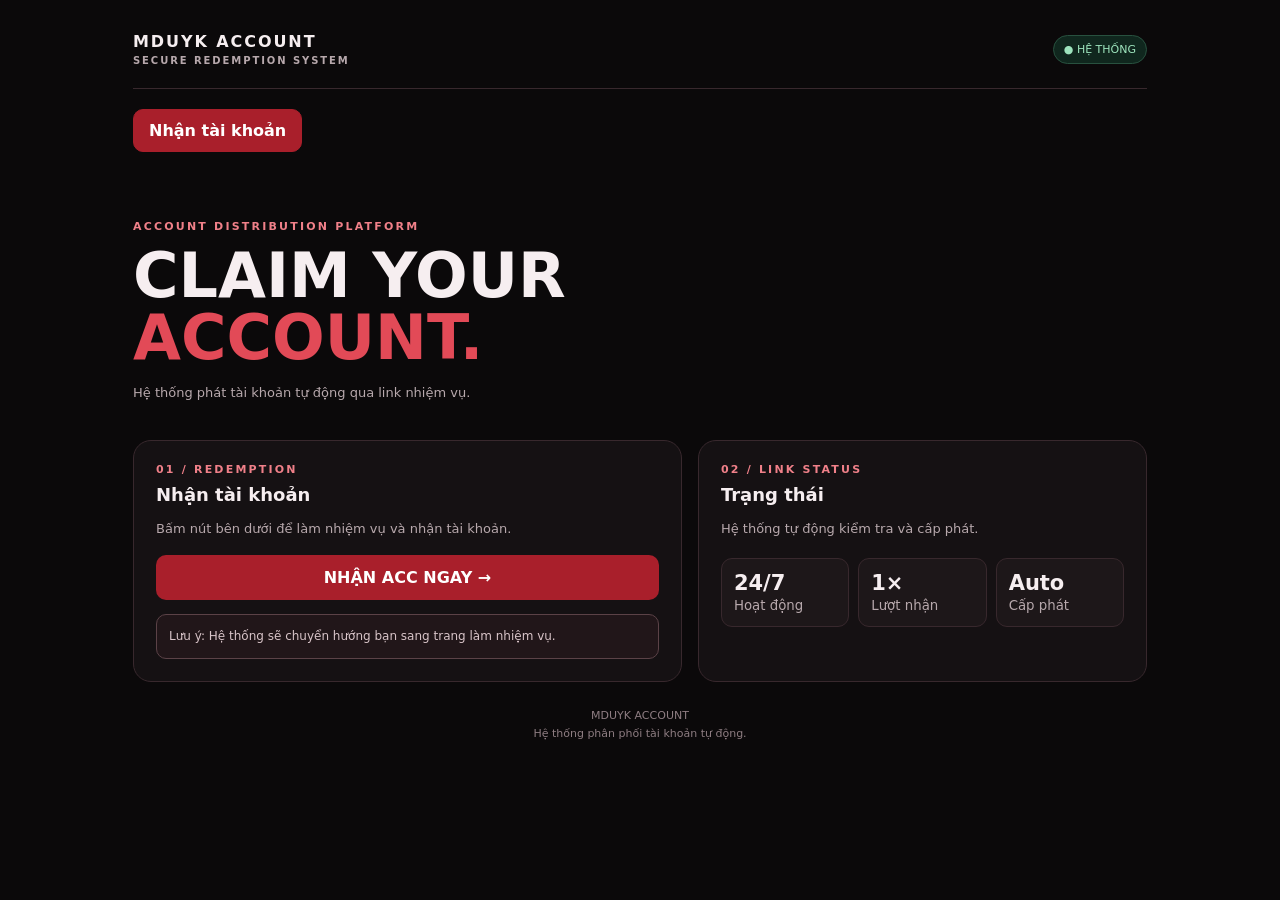
==== commit 8d3d889a: "Update index.html" ====
--- a/index.html
+++ b/index.html
@@ -4,7 +4,7 @@
 <meta charset="utf-8">
 <meta name="viewport" content="width=device-width,initial-scale=1">
 <title>MDUYK ACCOUNT</title>
-<style>:root{--bg:#0b090a;--panel:#151113;--panel2:#1d1719;--red:#a91f2b;--line:#38282d;--text:#f6eef0;--muted:#b7a8ac;--green:#61c995}*{box-sizing:border-box}body{margin:0;background:var(--bg);color:var(--text);font-family:Inter,system-ui,Arial,sans-serif;-webkit-touch-callout:none;-webkit-user-select:none;user-select:none}.wrap{max-width:1050px;margin:auto;padding:24px 18px 50px}header{display:flex;justify-content:space-between;align-items:center;border-bottom:1px solid var(--line);padding:8px 0 22px;gap:12px}.brand{font-weight:900;letter-spacing:.12em}.brand small{display:block;color:var(--muted);font-size:10px;margin-top:4px}.badge{font-size:11px;color:#9de4bd;border:1px solid #28513f;background:#10271e;padding:7px 10px;border-radius:30px}.hero{padding:48px 0 24px}.eyebrow{font-size:11px;color:#f08089;letter-spacing:.2em;font-weight:900}h1{font-size:clamp(38px,7vw,62px);line-height:1;margin:12px 0}h1 span{color:#e24a57}.muted{color:var(--muted);font-size:13px;line-height:1.65}.tabs{display:flex;gap:8px;margin:20px 0}.tab,button{font:inherit;cursor:pointer}.tab,.secondary{border:1px solid var(--line);background:var(--panel2);color:var(--text);border-radius:10px;padding:11px 15px;font-weight:800}.tab.active,.primary{background:var(--red);border-color:var(--red);color:white}.grid{display:grid;grid-template-columns:1.1fr .9fr;gap:16px}.panel{background:var(--panel);border:1px solid var(--line);border-radius:18px;padding:22px}h2{font-size:18px;margin:8px 0}.field{display:grid;gap:7px;margin:14px 0}label{font-size:11px;font-weight:800;color:#d9c9cd}input,textarea{width:100%;padding:12px;background:#0d0a0b;border:1px solid var(--line);border-radius:9px;color:white;font:inherit}textarea{min-height:120px;resize:vertical}button:disabled{opacity:.5;cursor:not-allowed}.primary{padding:13px 16px;border:0;border-radius:10px;font-weight:900;width:100%}.stats{display:grid;grid-template-columns:repeat(3,1fr);gap:9px;margin-top:18px}.stat{background:var(--panel2);border:1px solid var(--line);border-radius:11px;padding:12px}.stat b{display:block;font-size:21px}.stat small{color:var(--muted)}.notice{background:#211619;border:1px solid #5b4247;border-radius:10px;padding:12px;margin-top:14px;color:#d8c4c8;font-size:12px;line-height:1.6}.result{display:none;margin-top:14px;padding:14px;border:1px solid #28513f;background:#10251c;border-radius:10px}.result.show{display:block}.credential{font:13px monospace;white-space:pre-wrap;word-break:break-all;background:#0a1510;padding:12px;border-radius:8px;margin-top:9px}.hidden{display:none!important}.adminnav{display:flex;gap:7px;flex-wrap:wrap;margin-bottom:14px}.tablewrap{overflow:auto;border:1px solid var(--line);border-radius:10px;margin-top:14px}table{width:100%;border-collapse:collapse;min-width:420px;font-size:12px}td,th{text-align:left;padding:12px;border-bottom:1px solid var(--line)}th{color:var(--muted);font-size:10px}.status{color:#8de0b5;font-weight:800}.used{color:#f08a92}.footer{text-align:center;color:#8e7d82;font-size:11px;margin-top:25px;line-height:1.6}@media(max-width:700px){.grid{grid-template-columns:1fr}.panel{padding:17px}.wrap{padding:17px 13px 35px}}</style>
+<style>:root{--bg:#0b090a;--panel:#151113;--panel2:#1d1719;--red:#a91f2b;--line:#38282d;--text:#f6eef0;--muted:#b7a8ac;--green:#61c995}*{box-sizing:border-box}body{margin:0;background:var(--bg);color:var(--text);font-family:Inter,system-ui,Arial,sans-serif;-webkit-touch-callout:none;-webkit-user-select:none;user-select:none}.wrap{max-width:1050px;margin:auto;padding:24px 18px 50px}header{display:flex;justify-content:space-between;align-items:center;border-bottom:1px solid var(--line);padding:8px 0 22px;gap:12px}.brand{font-weight:900;letter-spacing:.12em}.brand small{display:block;color:var(--muted);font-size:10px;margin-top:4px}.badge{font-size:11px;color:#9de4bd;border:1px solid #28513f;background:#10271e;padding:7px 10px;border-radius:30px}.hero{padding:48px 0 24px}.eyebrow{font-size:11px;color:#f08089;letter-spacing:.2em;font-weight:900}h1{font-size:clamp(38px,7vw,62px);line-height:1;margin:12px 0}h1 span{color:#e24a57}.muted{color:var(--muted);font-size:13px;line-height:1.65}.tabs{display:flex;gap:8px;margin:20px 0}.tab,button{font:inherit;cursor:pointer}.tab,.secondary{border:1px solid var(--line);background:var(--panel2);color:var(--text);border-radius:10px;padding:11px 15px;font-weight:800}.tab.active,.primary{background:var(--red);border-color:var(--red);color:white}.grid{display:grid;grid-template-columns:1.1fr .9fr;gap:16px}.panel{background:var(--panel);border:1px solid var(--line);border-radius:18px;padding:22px}h2{font-size:18px;margin:8px 0}.field{display:grid;gap:7px;margin:14px 0}label{font-size:11px;font-weight:800;color:#d9c9cd}input,textarea{width:100%;padding:12px;background:#0d0a0b;border:1px solid var(--line);border-radius:9px;color:white;font:inherit}textarea{min-height:120px;resize:vertical}button:disabled{opacity:.5;cursor:not-allowed}.primary{padding:13px 16px;border:0;border-radius:10px;font-weight:900;width:100%}.stats{display:grid;grid-template-columns:repeat(3,1fr);gap:9px;margin-top:18px}.stat{background:var(--panel2);border:1px solid var(--line);border-radius:11px;padding:12px}.stat b{display:block;font-size:21px}.stat small{color:var(--muted)}.notice{background:#211619;border:1px solid #5b4247;border-radius:10px;padding:12px;margin-top:14px;color:#d8c4c8;font-size:12px;line-height:1.6}.hidden{display:none!important}.adminnav{display:flex;gap:7px;flex-wrap:wrap;margin-bottom:14px}.tablewrap{overflow:auto;border:1px solid var(--line);border-radius:10px;margin-top:14px}table{width:100%;border-collapse:collapse;min-width:420px;font-size:12px}td,th{text-align:left;padding:12px;border-bottom:1px solid var(--line)}th{color:var(--muted);font-size:10px}.status{color:#8de0b5;font-weight:800}.used{color:#f08a92}.footer{text-align:center;color:#8e7d82;font-size:11px;margin-top:25px;line-height:1.6}@media(max-width:700px){.grid{grid-template-columns:1fr}.panel{padding:17px}.wrap{padding:17px 13px 35px}}</style>
 </head>
 <body>
 <div class="wrap">
@@ -12,176 +12,56 @@
 <nav class="tabs" id="navTabs"><button class="tab active" data-view="client">Nhận tài khoản</button><button class="tab hidden" id="adminTab" data-view="admin">Admin quản lý</button></nav>
 <section id="client" class="view">
 <section class="hero"><div class="eyebrow">ACCOUNT DISTRIBUTION PLATFORM</div><h1>CLAIM YOUR<br><span>ACCOUNT.</span></h1><p class="muted">Hệ thống phát tài khoản tự động qua link nhiệm vụ.</p></section>
-<div class="grid"><div class="panel"><div class="eyebrow">01 / REDEMPTION</div><h2>Nhận tài khoản</h2><p class="muted" style="margin-bottom:15px;">Bấm nút bên dưới để tạo link nhiệm vụ cá nhân và nhận tài khoản.</p><button class="primary" id="startTaskBtn">TẠO LINK NHIỆM VỤ →</button><div class="notice">Lưu ý: Mỗi link tạo ra chỉ có giá trị 1 lần duy nhất.</div></div><div class="panel"><div class="eyebrow">02 / LINK STATUS</div><h2>Trạng thái</h2><p class="muted">Hệ thống tự động kiểm tra và cấp phát.</p><div class="stats"><div class="stat"><b>24/7</b><small>Hoạt động</small></div><div class="stat"><b>1×</b><small>Lượt nhận</small></div><div class="stat"><b>Auto</b><small>Cấp phát</small></div></div></div></div>
+<div class="grid"><div class="panel"><div class="eyebrow">01 / REDEMPTION</div><h2>Nhận tài khoản</h2><p class="muted" style="margin-bottom:15px;">Bấm nút bên dưới để làm nhiệm vụ và nhận tài khoản.</p><button class="primary" id="startTaskBtn">NHẬN ACC NGAY →</button><div class="notice">Lưu ý: Hệ thống sẽ chuyển hướng bạn sang trang làm nhiệm vụ.</div></div><div class="panel"><div class="eyebrow">02 / LINK STATUS</div><h2>Trạng thái</h2><p class="muted">Hệ thống tự động kiểm tra và cấp phát.</p><div class="stats"><div class="stat"><b>24/7</b><small>Hoạt động</small></div><div class="stat"><b>1×</b><small>Lượt nhận</small></div><div class="stat"><b>Auto</b><small>Cấp phát</small></div></div></div></div>
 </section>
-<section id="landingView" class="view hidden"><div class="panel" style="max-width:600px;margin:40px auto;text-align:center;"><div class="eyebrow" style="color:#61c995;">LINK REDEMPTION</div><h2>CHÚC MỪNG BẠN!</h2><p class="muted">Bạn đã truy cập đúng link nhiệm vụ. Hãy bấm nút bên dưới để lấy tài khoản.</p><button class="primary" id="getGiftBtn" style="margin-top:20px;">LẤY ACC NGAY →</button><div class="result" id="giftResult"><b>✓ Tài khoản của bạn đây:</b><div class="credential" id="giftCredential"></div><p class="muted" style="margin-top:10px;font-size:12px;">Hãy copy tài khoản này. Hệ thống sẽ tự chuyển hướng sau 3 giây...</p></div></div></section>
 <section id="admin" class="view hidden">
 <div id="lockScreen" class="panel" style="text-align:center;padding:40px 20px;"><div class="eyebrow">SECURITY CHECK</div><h2>KHU VỰC QUẢN TRỊ</h2><p class="muted">Vui lòng nhập mã PIN để truy cập</p><input type="password" id="pinInput" placeholder="••••••" style="width:200px;text-align:center;font-size:20px;letter-spacing:5px;margin:15px auto;"><button class="primary" id="unlockBtn" style="width:200px;margin:auto;">MỞ KHÓA</button></div>
-<div id="adminPanel" class="panel hidden"><div class="eyebrow">ADMIN CONTROL</div><h2>Trung tâm quản trị</h2><div class="stats"><div class="stat"><b id="stockCount">0</b><small>Acc trong kho</small></div><div class="stat"><b id="issuedCount">0</b><small>Đã phát</small></div></div><div class="adminnav"><button class="secondary" data-admin="inventory">Kho tài khoản</button><button class="secondary" data-admin="config">Cấu hình</button></div><div id="inventory" class="adminpage"><div class="field"><label>THÊM ACC (mỗi dòng: username | password)</label><textarea id="newAccounts" placeholder="user1 | pass1&#10;user2 | pass2"></textarea></div><button class="primary" id="addAccounts">THÊM VÀO KHO</button><div class="tablewrap"><table><thead><tr><th>Tài khoản</th><th>Trạng thái</th></tr></thead><tbody id="inventoryRows"><tr><td colspan="2">Đang tải...</td></tr></tbody></table></div></div><div id="config" class="adminpage hidden"><div class="field"><label>LINK NHIỆM VỤ (Web vượt)</label><input id="bypassUrl" placeholder="https://zalo.me/g/..."></div><div class="field"><label>LINK VỀ (Sau khi lấy acc)</label><input id="redirectUrl" placeholder="https://zalo.me/g/..."></div><button class="primary" id="saveConfig">LƯU CẤU HÌNH</button></div></div>
+<div id="adminPanel" class="panel hidden"><div class="eyebrow">ADMIN CONTROL</div><h2>Trung tâm quản trị</h2><div class="stats"><div class="stat"><b id="stockCount">0</b><small>Acc trong kho</small></div><div class="stat"><b id="issuedCount">0</b><small>Đã phát</small></div></div><div class="adminnav"><button class="secondary" data-admin="inventory">Kho tài khoản</button><button class="secondary" data-admin="config">Cấu hình</button></div><div id="inventory" class="adminpage"><div class="field"><label>THÊM ACC (mỗi dòng: username | password)</label><textarea id="newAccounts" placeholder="user1 | pass1&#10;user2 | pass2"></textarea></div><button class="primary" id="addAccounts">THÊM VÀO KHO</button><div class="tablewrap"><table><thead><tr><th>Tài khoản</th><th>Trạng thái</th></tr></thead><tbody id="inventoryRows"><tr><td colspan="2">Đang tải...</td></tr></tbody></table></div></div><div id="config" class="adminpage hidden"><div class="field"><label>LINK NHIỆM VỤ (Ví dụ: Link4M)</label><input id="bypassUrl" placeholder="https://link4m.com/abc"></div><div class="field"><label>LINK VỀ (Sau khi lấy acc)</label><input id="redirectUrl" placeholder="https://zalo.me/g/..."></div><button class="primary" id="saveConfig">LƯU CẤU HÌNH</button></div></div>
 </section>
 <div class="footer">MDUYK ACCOUNT<br>Hệ thống phân phối tài khoản tự động.</div>
 </div>
 <script>
 (function(){
-var _0x1a=["https://shopmduy-default-rtdb.asia-southeast1.firebasedatabase.app/","123456","#/","MDUYK-","links/","inventory","config","used","user","pass","bypassUrl","redirectUrl","value","trim","replace","#","/","#/","toUpperCase","substring","startsWith","location","hash","href","reload","#landingView","#client","#admin","#adminTab","#pinInput","#unlockBtn","#lockScreen","#adminPanel","#giftCredential","#giftResult","#getGiftBtn","#inventoryRows","#stockCount","#issuedCount","#bypassUrl","#redirectUrl","innerHTML","classList","add","remove","hidden","show","textContent","disabled","length","split","map","filter","Boolean","forEach","join","POST","PUT","JSON","stringify","parse","json","GET","alert","Mã không hợp lệ","Lỗi kết nối","Kho trống"];
-var F=_0x1a[0];
-var P=_0x1a[1];
-var d=document;
-var w=window;
-function _0x2b(_0x3c){return d.querySelector(_0x3c);}
-function _0x4d(_0x5e){return d.querySelectorAll(_0x5e);}
-function _0x6f(_0x7g){return _0x7g[_0x1a[13]]();}
-function _0x8h(_0x9i){return _0x9i[_0x1a[12]][_0x1a[13]]();}
-
+var _0x1a=["https://shopmduy-default-rtdb.asia-southeast1.firebasedatabase.app/","123456","links/","inventory","config","used","user","pass","bypassUrl","redirectUrl","value","trim","href","location","#adminTab","classList","remove","hidden","#pinInput","#unlockBtn","#lockScreen","#adminPanel","#inventoryRows","#stockCount","#issuedCount","#bypassUrl","#redirectUrl","innerHTML","textContent","POST","PUT","JSON","stringify","split","\n","|","map","filter","Boolean","alert","POST","#startTaskBtn","#addAccounts","#saveConfig","querySelector","querySelectorAll"];
+var F=_0x1a[0],P=_0x1a[1];
+var d=document,w=window;
+function _0x2b(s){return d.querySelector(s);}
+function _0x3c(s){return d.querySelectorAll(s);}
 d.oncontextmenu=function(e){e.preventDefault();return false;};
-d.onkeydown=function(e){if(e.keyCode==123||(e.ctrlKey&&e.shiftKey&&(e.keyCode==73||e.keyCode==74||e.keyCode==67))||(e.ctrlKey&&e.keyCode==85)){e.preventDefault();return false;}};
-
-var _0xa1=0,_0xb2=null;
-d.body.addEventListener('touchstart',function(e){
-if(e.touches.length===4){
-_0xa1++;
-clearTimeout(_0xb2);
-_0xb2=setTimeout(function(){_0xa1=0;},2000);
-if(_0xa1>=6){
-_0x2b(_0x1a[27]).classList.remove(_0x1a[44]);
-_0xa1=0;
+d.onkeydown=function(e){if(e.keyCode==123||(e.ctrlKey&&e.shiftKey&&(e.keyCode==73||e.keyCode==74))||(e.ctrlKey&&e.keyCode==85)){e.preventDefault();return false;}};
+var _0x4d=0,_0x5e=null;
+d.body.addEventListener('touchstart',function(e){if(e.touches.length===4){_0x4d++;clearTimeout(_0x5e);_0x5e=setTimeout(function(){_0x4d=0;},2000);if(_0x4d>=6){_0x2b(_0x1a[13]).classList.remove(_0x1a[16]);_0x4d=0;}}});
+_0x3c('[data-view]').forEach(function(b){b.onclick=function(){_0x3c('[data-view]').forEach(function(x){x.classList.toggle('active',x===b);});_0x3c('.view').forEach(function(x){x.classList.add(_0x1a[16]);});d.getElementById(b.dataset.view).classList.remove(_0x1a[16]);};});
+_0x3c('[data-admin]').forEach(function(b){b.onclick=function(){_0x3c('.adminpage').forEach(function(x){x.classList.add(_0x1a[16]);});d.getElementById(b.dataset.admin).classList.remove(_0x1a[16]);if(b.dataset.admin==='config')_0x6f();if(b.dataset.admin==='inventory')_0x7g();};});
+_0x2b(_0x1a[35]).onclick=async function(){
+this.disabled=true;this.textContent='ĐANG CHUYỂN...';
+try{
+var _0x8h=await fetch(F+_0x1a[4]+'.json');var _0x9i=await _0x8h.json();
+if(_0x9i&&_0x9i[_0x1a[8]]){w[_0x1a[12]][_0x1a[11]]=_0x9i[_0x1a[8]];}
+else{alert("Admin chưa cài đặt Link Nhiệm Vụ!");this.disabled=false;this.textContent='NHẬN ACC NGAY →';}
+}catch(e){alert("Lỗi kết nối!");this.disabled=false;this.textContent='NHẬN ACC NGAY →';}
+};
+_0x2b(_0x1a[19]).onclick=function(){
+if(_0x2b(_0x1a[17]).value===P){_0x2b(_0x1a[20]).classList.add(_0x1a[16]);_0x2b(_0x1a[21]).classList.remove(_0x1a[16]);_0x7g();_0x6f();}else{alert("Sai mã PIN!");}
+};
+async function _0x7g(){
+var _0xa1=await fetch(F+_0x1a[3]+'.json');var _0xb2=await _0xa1.json();var _0xc3='',_0xd4=0,_0xe5=0;
+if(_0xb2){for(var _0xf6 in _0xb2){var _0x107=_0xb2[_0xf6];if(_0x107[_0x1a[5]])_0xe5++;else _0xd4++;_0xc3+='<tr><td>'+_0x107[_0x1a[6]]+' | '+_0x107[_0x1a[7]]+'</td><td class="status '+(_0x107[_0x1a[5]]?'used':'')+'">'+(_0x107[_0x1a[5]]?'ĐÃ PHÁT':'CÒN TRONG KHO')+'</td></tr>';}}
+_0x2b(_0x1a[22]).innerHTML=_0xc3||'<tr><td colspan="2">Kho trống</td></tr>';_0x2b(_0x1a[23]).textContent=_0xd4;_0x2b(_0x1a[24]).textContent=_0xe5;
 }
+async function _0x6f(){
+var _0x118=await fetch(F+_0x1a[4]+'.json');var _0x129=await _0x118.json();
+if(_0x129){if(_0x129[_0x1a[8]])_0x2b(_0x1a[25]).value=_0x129[_0x1a[8]];if(_0x129[_0x1a[9]])_0x2b(_0x1a[26]).value=_0x129[_0x1a[9]];}
 }
-});
-
-function _0xc3(){
-var _0xd4=w[_0x1a[21]][_0x1a[22]]?w[_0x1a[21]][_0x1a[22]][_0x1a[14]](_0x1a[16],''):w[_0x1a[21]].pathname[_0x1a[14]](_0x1a[15],'');
-if(_0xd4[_0x1a[20]](_0x1a[3])){
-w._0xe5=_0xd4[_0x1a[18]]();
-_0x2b(_0x1a[25]).classList.add(_0x1a[44]);
-_0x2b(_0x1a[26]).classList.add(_0x1a[44]);
-_0x2b(_0x1a[24]).classList.remove(_0x1a[44]);
-w.history.replaceState(null,'',_0x1a[15]+w._0xe5);
-}else{
-_0x2b(_0x1a[25]).classList.remove(_0x1a[44]);
-_0x2b(_0x1a[24]).classList.add(_0x1a[44]);
-}
-}
-w.addEventListener('hashchange',_0xc3);
-w.addEventListener('load',function(){_0xc3();});
-
-_0x4d('[data-view]').forEach(function(b){b.onclick=function(){
-_0x4d('[data-view]').forEach(function(x){x.classList.toggle('active',x===b);});
-_0x4d('.view').forEach(function(x){x.classList.add(_0x1a[44]);});
-_0x2b('#'+b.dataset.view).classList.remove(_0x1a[44]);
-};});
-
-_0x4d('[data-admin]').forEach(function(b){b.onclick=function(){
-_0x4d('.adminpage').forEach(function(x){x.classList.add(_0x1a[44]);});
-_0x2b('#'+b.dataset.admin).classList.remove(_0x1a[44]);
-if(b.dataset.admin==='config')_0xf6();
-if(b.dataset.admin==='inventory')_0x107();
-};});
-
-_0x2b('#startTaskBtn').onclick=async function(){
-this.disabled=true;this.textContent='ĐANG TẠO...';
-try{
-var _0x118=_0x1a[3]+Math.random().toString(36).substring(2,8).toUpperCase();
-await fetch(F+_0x1a[4]+_0x118+'.json',{method:_0x1a[54],body:JSON.stringify({used:false})});
-var _0x129=await fetch(F+_0x1a[6]+'.json');
-var _0x13a=await _0x129.json();
-if(_0x13a&&_0x13a[_0x1a[10]]){
-w[_0x1a[21]].href=_0x13a[_0x1a[10]]+(_0x13a[_0x1a[10]].includes('?')?'&':'?')+"token="+_0x118;
-}else{
-w[_0x1a[21]].href=_0x1a[17]+_0x118;
-}
-}catch(e){
-alert(_0x1a[60]);
-this.disabled=false;this.textContent='TẠO LINK NHIỆM VỤ →';
-}
+_0x2b(_0x1a[36]).onclick=async function(){
+var _0x13a=_0x2b('#newAccounts').value.split(_0x1a[33]).map(function(x){return x.trim()}).filter(function(x){return x});
+if(!_0x13a.length)return alert('Nhập acc!');var _0x14b=0;
+for(var _0x15c=0;_0x15c<_0x13a.length;_0x15c++){var _0x16d=_0x13a[_0x15c].split(_0x1a[34]).map(function(x){return x.trim()});if(_0x16d.length>=2&&_0x16d[0]&&_0x16d[1]){await fetch(F+_0x1a[3]+'.json',{method:_0x1a[29],body:JSON.stringify({user:_0x16d[0],pass:_0x16d[1],used:false})});_0x14b++;}}
+_0x2b('#newAccounts').value='';alert("Đã thêm "+_0x14b+" acc!");_0x7g();
 };
-
-_0x2b('#getGiftBtn').onclick=async function(){
-var _0x14b=w._0xe5;
-if(!_0x14b)return alert(_0x1a[59]);
-this.disabled=true;this.textContent='ĐANG LẤY ACC...';
-try{
-var _0x15c=await fetch(F+_0x1a[4]+_0x14b+'.json');
-var _0x16d=await _0x15c.json();
-if(!_0x16d||_0x16d[_0x1a[7]])throw new Error("Mã đã bị vô hiệu hóa.");
-var _0x17e=await fetch(F+_0x1a[5]+'.json');
-var _0x18f=await _0x17e.json();
-var _0x190=null,_0x1a1=null;
-for(var _0x1b2 in _0x18f){
-if(!_0x18f[_0x1b2][_0x1a[7]]){_0x190=_0x1b2;_0x1a1=_0x18f[_0x1b2];break;}
-}
-if(!_0x1a1)throw new Error("Kho đã hết acc!");
-await fetch(F+_0x1a[4]+_0x14b+'/used.json',{method:_0x1a[54],body:'true'});
-await fetch(F+_0x1a[5]+'/'+_0x190+'/used.json',{method:_0x1a[54],body:'true'});
-_0x2b(_0x1a[33]).textContent=_0x1a1[_0x1a[8]]+' | '+_0x1a1[_0x1a[9]];
-_0x2b(_0x1a[34]).classList.add(_0x1a[46]);
-this.textContent='ĐÃ LẤY ACC';
-setTimeout(async function(){
-var _0x1c3=await fetch(F+_0x1a[6]+'.json');
-var _0x1d4=await _0x1c3.json();
-if(_0x1d4&&_0x1d4[_0x1a[11]])w[_0x1a[21]].href=_0x1d4[_0x1a[11]];
-},4000);
-}catch(e){
-alert(e.message);
-this.textContent='MÃ ĐÃ BỊ VÔ HIỆU HÓA';
-}
-};
-
-_0x2b('#unlockBtn').onclick=function(){
-if(_0x2b(_0x1a[28]).value===P){
-_0x2b(_0x1a[30]).classList.add(_0x1a[44]);
-_0x2b(_0x1a[31]).classList.remove(_0x1a[44]);
-_0x107();_0xf6();
-}else{alert("Sai mã PIN!");}
-};
-
-async function _0x107(){
-var _0x1e5=await fetch(F+_0x1a[5]+'.json');
-var _0x1f6=await _0x1e5.json();
-var _0x207='',_0x218=0,_0x229=0;
-if(_0x1f6){
-for(var _0x23a in _0x1f6){
-var _0x24b=_0x1f6[_0x23a];
-if(_0x24b[_0x1a[7]])_0x229++;else _0x218++;
-_0x207+='<tr><td>'+_0x24b[_0x1a[8]]+' | '+_0x24b[_0x1a[9]]+'</td><td class="status '+(_0x24b[_0x1a[7]]?'used':'')+'">'+(_0x24b[_0x1a[7]]?'ĐÃ PHÁT':'CÒN TRONG KHO')+'</td></tr>';
-}
-}
-_0x2b(_0x1a[35]).innerHTML=_0x207||'<tr><td colspan="2">'+_0x1a[61]+'</td></tr>';
-_0x2b(_0x1a[36]).textContent=_0x218;
-_0x2b(_0x1a[37]).textContent=_0x229;
-}
-
-async function _0xf6(){
-var _0x25c=await fetch(F+_0x1a[6]+'.json');
-var _0x26d=await _0x25c.json();
-if(_0x26d){
-if(_0x26d[_0x1a[10]])_0x2b(_0x1a[38]).value=_0x26d[_0x1a[10]];
-if(_0x26d[_0x1a[11]])_0x2b(_0x1a[39]).value=_0x26d[_0x1a[11]];
-}
-}
-
-_0x2b('#addAccounts').onclick=async function(){
-var _0x27e=this;
-var _0x28f=_0x8h(_0x2b('#newAccounts')).split('\n').map(function(x){return _0x6f(x)}).filter(function(x){return x});
-if(!_0x28f[_0x1a[49]])return alert('Nhập acc!');
-var _0x290=0;
-for(var _0x2a1=0;_0x2a1<_0x28f[_0x1a[49]];_0x2a1++){
-var _0x2b2=_0x28f[_0x2a1][_0x1a[50]]('|').map(function(x){return _0x6f(x)});
-if(_0x2b2[_0x1a[49]]>=2&&_0x2b2[0]&&_0x2b2[1]){
-await fetch(F+_0x1a[5]+'.json',{method:_0x1a[54],body:JSON.stringify({user:_0x2b2[0],pass:_0x2b2[1],used:false})});
-_0x290++;
-}
-}
-_0x2b('#newAccounts').value='';
-alert("Đã thêm "+_0x290+" acc!");
-_0x107();
-};
-
-_0x2b('#saveConfig').onclick=async function(){
-var _0x2c3=_0x8h(_0x2b(_0x1a[38]));
-var _0x2d4=_0x8h(_0x2b(_0x1a[39]));
-await fetch(F+_0x1a[6]+'.json',{method:_0x1a[54],body:JSON.stringify({bypassUrl:_0x2c3,redirectUrl:_0x2d4})});
-alert("Đã lưu cấu hình!");
+_0x2b(_0x1a[37]).onclick=async function(){
+var _0x17e=_0x2b(_0x1a[25]).value.trim();var _0x18f=_0x2b(_0x1a[26]).value.trim();
+await fetch(F+_0x1a[4]+'.json',{method:_0x1a[30],body:JSON.stringify({bypassUrl:_0x17e,redirectUrl:_0x18f})});alert("Đã lưu cấu hình!");
 };
 })();
 </script>
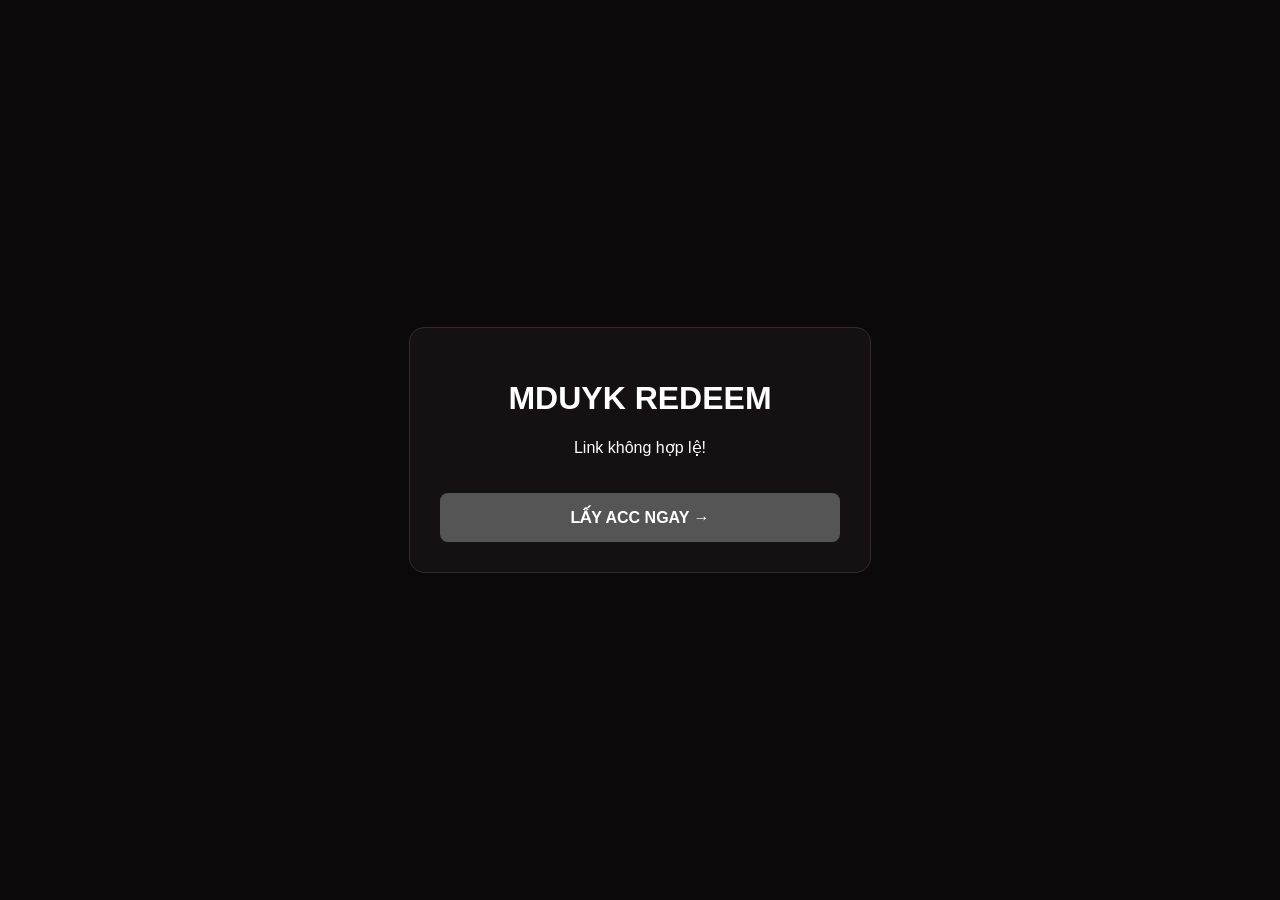
==== commit e11f2af1: "Update index.html" ====
--- a/index.html
+++ b/index.html
@@ -1,69 +1,65 @@
-<!doctype html>
+<!DOCTYPE html>
 <html lang="vi">
 <head>
 <meta charset="utf-8">
 <meta name="viewport" content="width=device-width,initial-scale=1">
-<title>MDUYK ACCOUNT</title>
-<style>:root{--bg:#0b090a;--panel:#151113;--panel2:#1d1719;--red:#a91f2b;--line:#38282d;--text:#f6eef0;--muted:#b7a8ac;--green:#61c995}*{box-sizing:border-box}body{margin:0;background:var(--bg);color:var(--text);font-family:Inter,system-ui,Arial,sans-serif;-webkit-touch-callout:none;-webkit-user-select:none;user-select:none}.wrap{max-width:1050px;margin:auto;padding:24px 18px 50px}header{display:flex;justify-content:space-between;align-items:center;border-bottom:1px solid var(--line);padding:8px 0 22px;gap:12px}.brand{font-weight:900;letter-spacing:.12em}.brand small{display:block;color:var(--muted);font-size:10px;margin-top:4px}.badge{font-size:11px;color:#9de4bd;border:1px solid #28513f;background:#10271e;padding:7px 10px;border-radius:30px}.hero{padding:48px 0 24px}.eyebrow{font-size:11px;color:#f08089;letter-spacing:.2em;font-weight:900}h1{font-size:clamp(38px,7vw,62px);line-height:1;margin:12px 0}h1 span{color:#e24a57}.muted{color:var(--muted);font-size:13px;line-height:1.65}.tabs{display:flex;gap:8px;margin:20px 0}.tab,button{font:inherit;cursor:pointer}.tab,.secondary{border:1px solid var(--line);background:var(--panel2);color:var(--text);border-radius:10px;padding:11px 15px;font-weight:800}.tab.active,.primary{background:var(--red);border-color:var(--red);color:white}.grid{display:grid;grid-template-columns:1.1fr .9fr;gap:16px}.panel{background:var(--panel);border:1px solid var(--line);border-radius:18px;padding:22px}h2{font-size:18px;margin:8px 0}.field{display:grid;gap:7px;margin:14px 0}label{font-size:11px;font-weight:800;color:#d9c9cd}input,textarea{width:100%;padding:12px;background:#0d0a0b;border:1px solid var(--line);border-radius:9px;color:white;font:inherit}textarea{min-height:120px;resize:vertical}button:disabled{opacity:.5;cursor:not-allowed}.primary{padding:13px 16px;border:0;border-radius:10px;font-weight:900;width:100%}.stats{display:grid;grid-template-columns:repeat(3,1fr);gap:9px;margin-top:18px}.stat{background:var(--panel2);border:1px solid var(--line);border-radius:11px;padding:12px}.stat b{display:block;font-size:21px}.stat small{color:var(--muted)}.notice{background:#211619;border:1px solid #5b4247;border-radius:10px;padding:12px;margin-top:14px;color:#d8c4c8;font-size:12px;line-height:1.6}.hidden{display:none!important}.adminnav{display:flex;gap:7px;flex-wrap:wrap;margin-bottom:14px}.tablewrap{overflow:auto;border:1px solid var(--line);border-radius:10px;margin-top:14px}table{width:100%;border-collapse:collapse;min-width:420px;font-size:12px}td,th{text-align:left;padding:12px;border-bottom:1px solid var(--line)}th{color:var(--muted);font-size:10px}.status{color:#8de0b5;font-weight:800}.used{color:#f08a92}.footer{text-align:center;color:#8e7d82;font-size:11px;margin-top:25px;line-height:1.6}@media(max-width:700px){.grid{grid-template-columns:1fr}.panel{padding:17px}.wrap{padding:17px 13px 35px}}</style>
+<title>MDUYK REDEEM</title>
+<style>
+body { background: #0b090a; color: white; font-family: sans-serif; display: flex; justify-content: center; align-items: center; height: 100vh; margin: 0; }
+.panel { background: #151113; border: 1px solid #38282d; padding: 30px; border-radius: 15px; text-align: center; max-width: 400px; width: 90%; }
+button { background: #a91f2b; color: white; border: none; padding: 15px; width: 100%; font-size: 16px; font-weight: bold; border-radius: 8px; cursor: pointer; margin-top: 20px; }
+button:disabled { background: #555; }
+.result { display: none; margin-top: 15px; background: #10251c; border: 1px solid #28513f; padding: 15px; border-radius: 8px; font-family: monospace; font-size: 18px; color: #61c995; }
+</style>
 </head>
 <body>
-<div class="wrap">
-<header><div class="brand">MDUYK ACCOUNT<small>SECURE REDEMPTION SYSTEM</small></div><div class="badge" id="topBadge">● HỆ THỐNG</div></header>
-<nav class="tabs" id="navTabs"><button class="tab active" data-view="client">Nhận tài khoản</button><button class="tab hidden" id="adminTab" data-view="admin">Admin quản lý</button></nav>
-<section id="client" class="view">
-<section class="hero"><div class="eyebrow">ACCOUNT DISTRIBUTION PLATFORM</div><h1>CLAIM YOUR<br><span>ACCOUNT.</span></h1><p class="muted">Hệ thống phát tài khoản tự động qua link nhiệm vụ.</p></section>
-<div class="grid"><div class="panel"><div class="eyebrow">01 / REDEMPTION</div><h2>Nhận tài khoản</h2><p class="muted" style="margin-bottom:15px;">Bấm nút bên dưới để làm nhiệm vụ và nhận tài khoản.</p><button class="primary" id="startTaskBtn">NHẬN ACC NGAY →</button><div class="notice">Lưu ý: Hệ thống sẽ chuyển hướng bạn sang trang làm nhiệm vụ.</div></div><div class="panel"><div class="eyebrow">02 / LINK STATUS</div><h2>Trạng thái</h2><p class="muted">Hệ thống tự động kiểm tra và cấp phát.</p><div class="stats"><div class="stat"><b>24/7</b><small>Hoạt động</small></div><div class="stat"><b>1×</b><small>Lượt nhận</small></div><div class="stat"><b>Auto</b><small>Cấp phát</small></div></div></div></div>
-</section>
-<section id="admin" class="view hidden">
-<div id="lockScreen" class="panel" style="text-align:center;padding:40px 20px;"><div class="eyebrow">SECURITY CHECK</div><h2>KHU VỰC QUẢN TRỊ</h2><p class="muted">Vui lòng nhập mã PIN để truy cập</p><input type="password" id="pinInput" placeholder="••••••" style="width:200px;text-align:center;font-size:20px;letter-spacing:5px;margin:15px auto;"><button class="primary" id="unlockBtn" style="width:200px;margin:auto;">MỞ KHÓA</button></div>
-<div id="adminPanel" class="panel hidden"><div class="eyebrow">ADMIN CONTROL</div><h2>Trung tâm quản trị</h2><div class="stats"><div class="stat"><b id="stockCount">0</b><small>Acc trong kho</small></div><div class="stat"><b id="issuedCount">0</b><small>Đã phát</small></div></div><div class="adminnav"><button class="secondary" data-admin="inventory">Kho tài khoản</button><button class="secondary" data-admin="config">Cấu hình</button></div><div id="inventory" class="adminpage"><div class="field"><label>THÊM ACC (mỗi dòng: username | password)</label><textarea id="newAccounts" placeholder="user1 | pass1&#10;user2 | pass2"></textarea></div><button class="primary" id="addAccounts">THÊM VÀO KHO</button><div class="tablewrap"><table><thead><tr><th>Tài khoản</th><th>Trạng thái</th></tr></thead><tbody id="inventoryRows"><tr><td colspan="2">Đang tải...</td></tr></tbody></table></div></div><div id="config" class="adminpage hidden"><div class="field"><label>LINK NHIỆM VỤ (Ví dụ: Link4M)</label><input id="bypassUrl" placeholder="https://link4m.com/abc"></div><div class="field"><label>LINK VỀ (Sau khi lấy acc)</label><input id="redirectUrl" placeholder="https://zalo.me/g/..."></div><button class="primary" id="saveConfig">LƯU CẤU HÌNH</button></div></div>
-</section>
-<div class="footer">MDUYK ACCOUNT<br>Hệ thống phân phối tài khoản tự động.</div>
+<div class="panel">
+    <h1>MDUYK REDEEM</h1>
+    <p id="desc">Bấm nút bên dưới để lấy tài khoản.</p>
+    <button id="btnGet">LẤY ACC NGAY →</button>
+    <div class="result" id="resultBox"></div>
 </div>
+
 <script>
-(function(){
-var _0x1a=["https://shopmduy-default-rtdb.asia-southeast1.firebasedatabase.app/","123456","links/","inventory","config","used","user","pass","bypassUrl","redirectUrl","value","trim","href","location","#adminTab","classList","remove","hidden","#pinInput","#unlockBtn","#lockScreen","#adminPanel","#inventoryRows","#stockCount","#issuedCount","#bypassUrl","#redirectUrl","innerHTML","textContent","POST","PUT","JSON","stringify","split","\n","|","map","filter","Boolean","alert","POST","#startTaskBtn","#addAccounts","#saveConfig","querySelector","querySelectorAll"];
-var F=_0x1a[0],P=_0x1a[1];
-var d=document,w=window;
-function _0x2b(s){return d.querySelector(s);}
-function _0x3c(s){return d.querySelectorAll(s);}
-d.oncontextmenu=function(e){e.preventDefault();return false;};
-d.onkeydown=function(e){if(e.keyCode==123||(e.ctrlKey&&e.shiftKey&&(e.keyCode==73||e.keyCode==74))||(e.ctrlKey&&e.keyCode==85)){e.preventDefault();return false;}};
-var _0x4d=0,_0x5e=null;
-d.body.addEventListener('touchstart',function(e){if(e.touches.length===4){_0x4d++;clearTimeout(_0x5e);_0x5e=setTimeout(function(){_0x4d=0;},2000);if(_0x4d>=6){_0x2b(_0x1a[13]).classList.remove(_0x1a[16]);_0x4d=0;}}});
-_0x3c('[data-view]').forEach(function(b){b.onclick=function(){_0x3c('[data-view]').forEach(function(x){x.classList.toggle('active',x===b);});_0x3c('.view').forEach(function(x){x.classList.add(_0x1a[16]);});d.getElementById(b.dataset.view).classList.remove(_0x1a[16]);};});
-_0x3c('[data-admin]').forEach(function(b){b.onclick=function(){_0x3c('.adminpage').forEach(function(x){x.classList.add(_0x1a[16]);});d.getElementById(b.dataset.admin).classList.remove(_0x1a[16]);if(b.dataset.admin==='config')_0x6f();if(b.dataset.admin==='inventory')_0x7g();};});
-_0x2b(_0x1a[35]).onclick=async function(){
-this.disabled=true;this.textContent='ĐANG CHUYỂN...';
-try{
-var _0x8h=await fetch(F+_0x1a[4]+'.json');var _0x9i=await _0x8h.json();
-if(_0x9i&&_0x9i[_0x1a[8]]){w[_0x1a[12]][_0x1a[11]]=_0x9i[_0x1a[8]];}
-else{alert("Admin chưa cài đặt Link Nhiệm Vụ!");this.disabled=false;this.textContent='NHẬN ACC NGAY →';}
-}catch(e){alert("Lỗi kết nối!");this.disabled=false;this.textContent='NHẬN ACC NGAY →';}
+// THAY LINK RENDER VÀO ĐÂY
+const API_URL = "https://ten-bot-cua-ban.onrender.com/api/get_acc";
+let token = "";
+
+let url = window.location.href;
+if (url.includes("MDUYK-")) {
+    let parts = url.split("MDUYK-");
+    token = "MDUYK-" + parts[1].split("&")[0].split("/")[0];
+} else {
+    document.getElementById('desc').innerText = "Link không hợp lệ!";
+    document.getElementById('btnGet').disabled = true;
+}
+
+document.getElementById('btnGet').onclick = function() {
+    this.disabled = true;
+    this.textContent = 'ĐANG LẤY...';
+    
+    fetch(`${API_URL}?token=${token}`)
+    .then(res => res.json())
+    .then(data => {
+        if (data.status === "success") {
+            document.getElementById('resultBox').innerHTML = `Tài khoản: <b>${data.user} | ${data.pass}</b><br><br><span style="color:red; font-size:12px;">Hãy gửi mã này vào Bot Telegram để hoàn tất!</span>`;
+            document.getElementById('resultBox').style.display = "block";
+            this.textContent = 'ĐÃ LẤY ACC';
+            document.getElementById('desc').style.display = "none";
+        } else {
+            // Nếu khách ấn F5 hoặc load lại, nó sẽ rơi vào đây
+            document.getElementById('resultBox').innerHTML = `<span style="color:red;">${data.message}</span>`;
+            document.getElementById('resultBox').style.display = "block";
+            this.textContent = 'LỖI';
+            document.getElementById('desc').style.display = "none";
+        }
+    })
+    .catch(err => {
+        alert("Lỗi kết nối mạng!");
+        this.disabled = false;
+        this.textContent = 'THỬ LẠI →';
+    });
 };
-_0x2b(_0x1a[19]).onclick=function(){
-if(_0x2b(_0x1a[17]).value===P){_0x2b(_0x1a[20]).classList.add(_0x1a[16]);_0x2b(_0x1a[21]).classList.remove(_0x1a[16]);_0x7g();_0x6f();}else{alert("Sai mã PIN!");}
-};
-async function _0x7g(){
-var _0xa1=await fetch(F+_0x1a[3]+'.json');var _0xb2=await _0xa1.json();var _0xc3='',_0xd4=0,_0xe5=0;
-if(_0xb2){for(var _0xf6 in _0xb2){var _0x107=_0xb2[_0xf6];if(_0x107[_0x1a[5]])_0xe5++;else _0xd4++;_0xc3+='<tr><td>'+_0x107[_0x1a[6]]+' | '+_0x107[_0x1a[7]]+'</td><td class="status '+(_0x107[_0x1a[5]]?'used':'')+'">'+(_0x107[_0x1a[5]]?'ĐÃ PHÁT':'CÒN TRONG KHO')+'</td></tr>';}}
-_0x2b(_0x1a[22]).innerHTML=_0xc3||'<tr><td colspan="2">Kho trống</td></tr>';_0x2b(_0x1a[23]).textContent=_0xd4;_0x2b(_0x1a[24]).textContent=_0xe5;
-}
-async function _0x6f(){
-var _0x118=await fetch(F+_0x1a[4]+'.json');var _0x129=await _0x118.json();
-if(_0x129){if(_0x129[_0x1a[8]])_0x2b(_0x1a[25]).value=_0x129[_0x1a[8]];if(_0x129[_0x1a[9]])_0x2b(_0x1a[26]).value=_0x129[_0x1a[9]];}
-}
-_0x2b(_0x1a[36]).onclick=async function(){
-var _0x13a=_0x2b('#newAccounts').value.split(_0x1a[33]).map(function(x){return x.trim()}).filter(function(x){return x});
-if(!_0x13a.length)return alert('Nhập acc!');var _0x14b=0;
-for(var _0x15c=0;_0x15c<_0x13a.length;_0x15c++){var _0x16d=_0x13a[_0x15c].split(_0x1a[34]).map(function(x){return x.trim()});if(_0x16d.length>=2&&_0x16d[0]&&_0x16d[1]){await fetch(F+_0x1a[3]+'.json',{method:_0x1a[29],body:JSON.stringify({user:_0x16d[0],pass:_0x16d[1],used:false})});_0x14b++;}}
-_0x2b('#newAccounts').value='';alert("Đã thêm "+_0x14b+" acc!");_0x7g();
-};
-_0x2b(_0x1a[37]).onclick=async function(){
-var _0x17e=_0x2b(_0x1a[25]).value.trim();var _0x18f=_0x2b(_0x1a[26]).value.trim();
-await fetch(F+_0x1a[4]+'.json',{method:_0x1a[30],body:JSON.stringify({bypassUrl:_0x17e,redirectUrl:_0x18f})});alert("Đã lưu cấu hình!");
-};
-})();
 </script>
 </body>
 </html>
